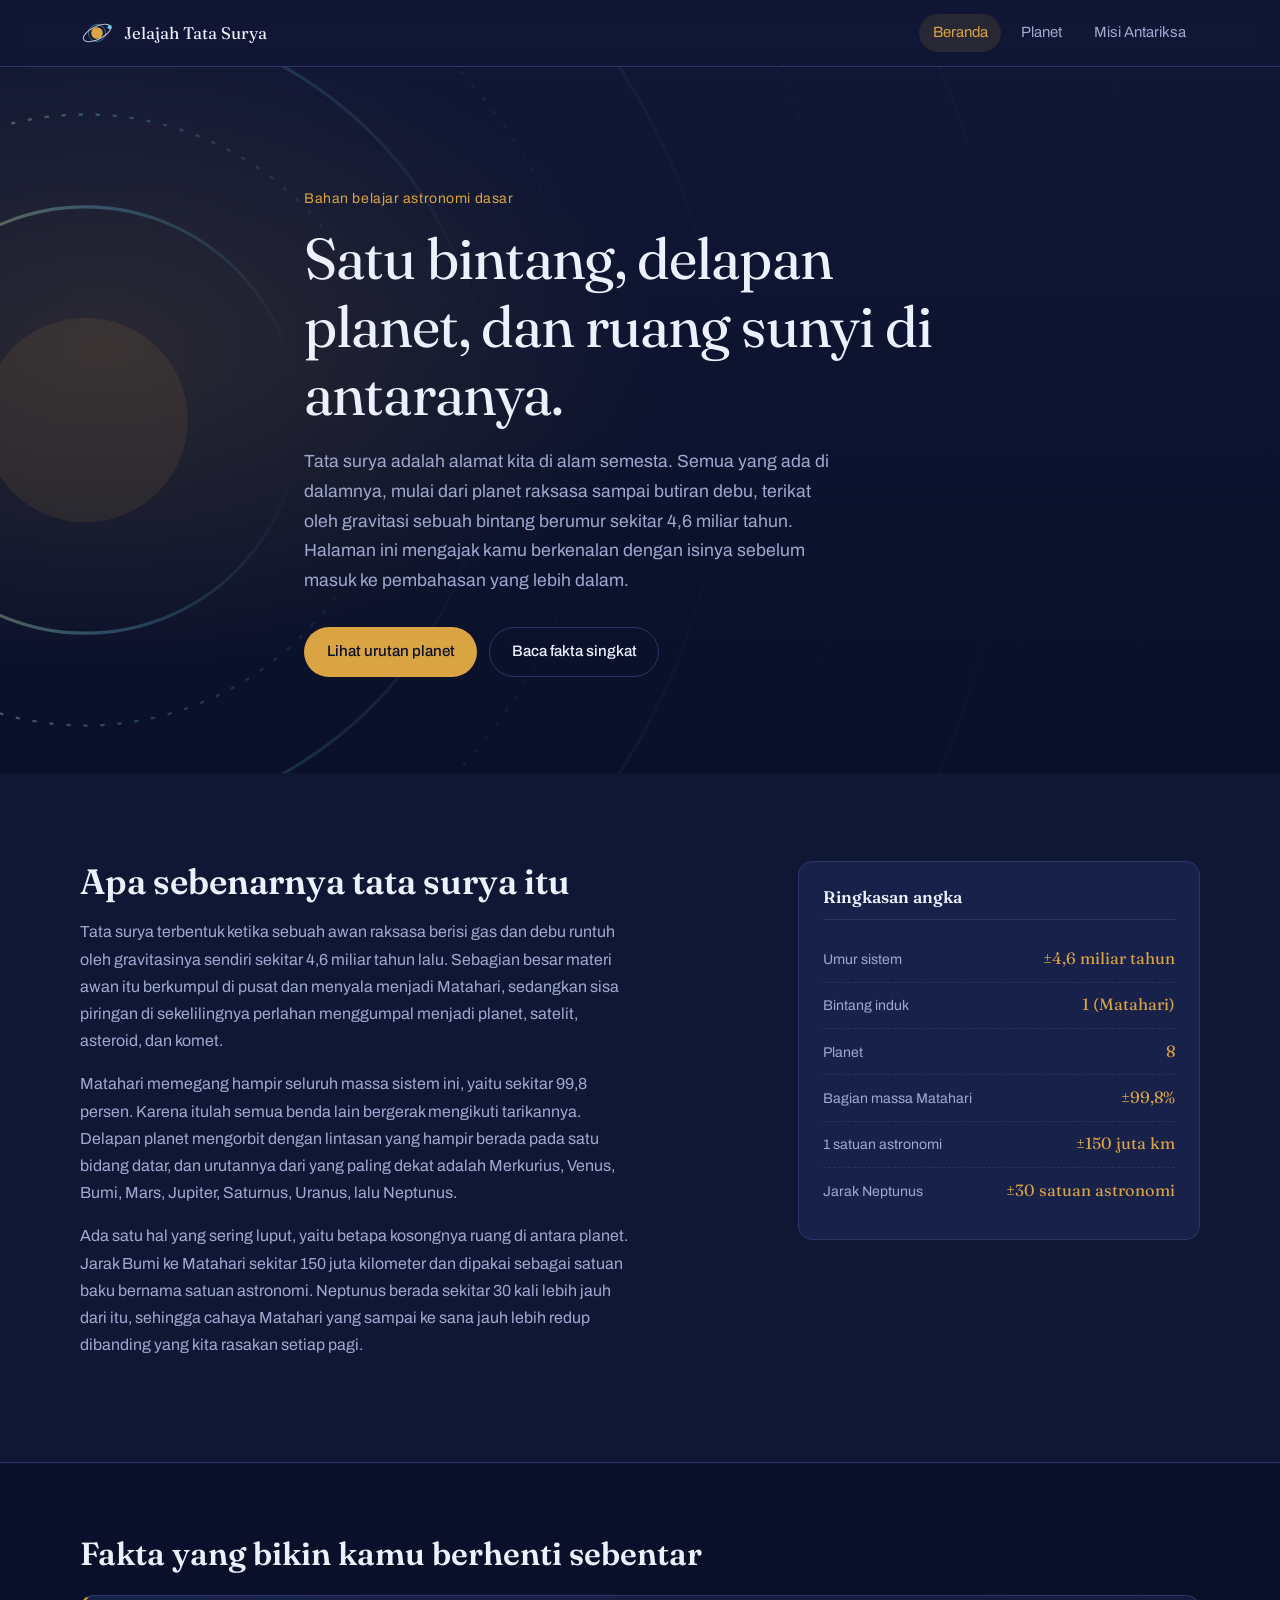
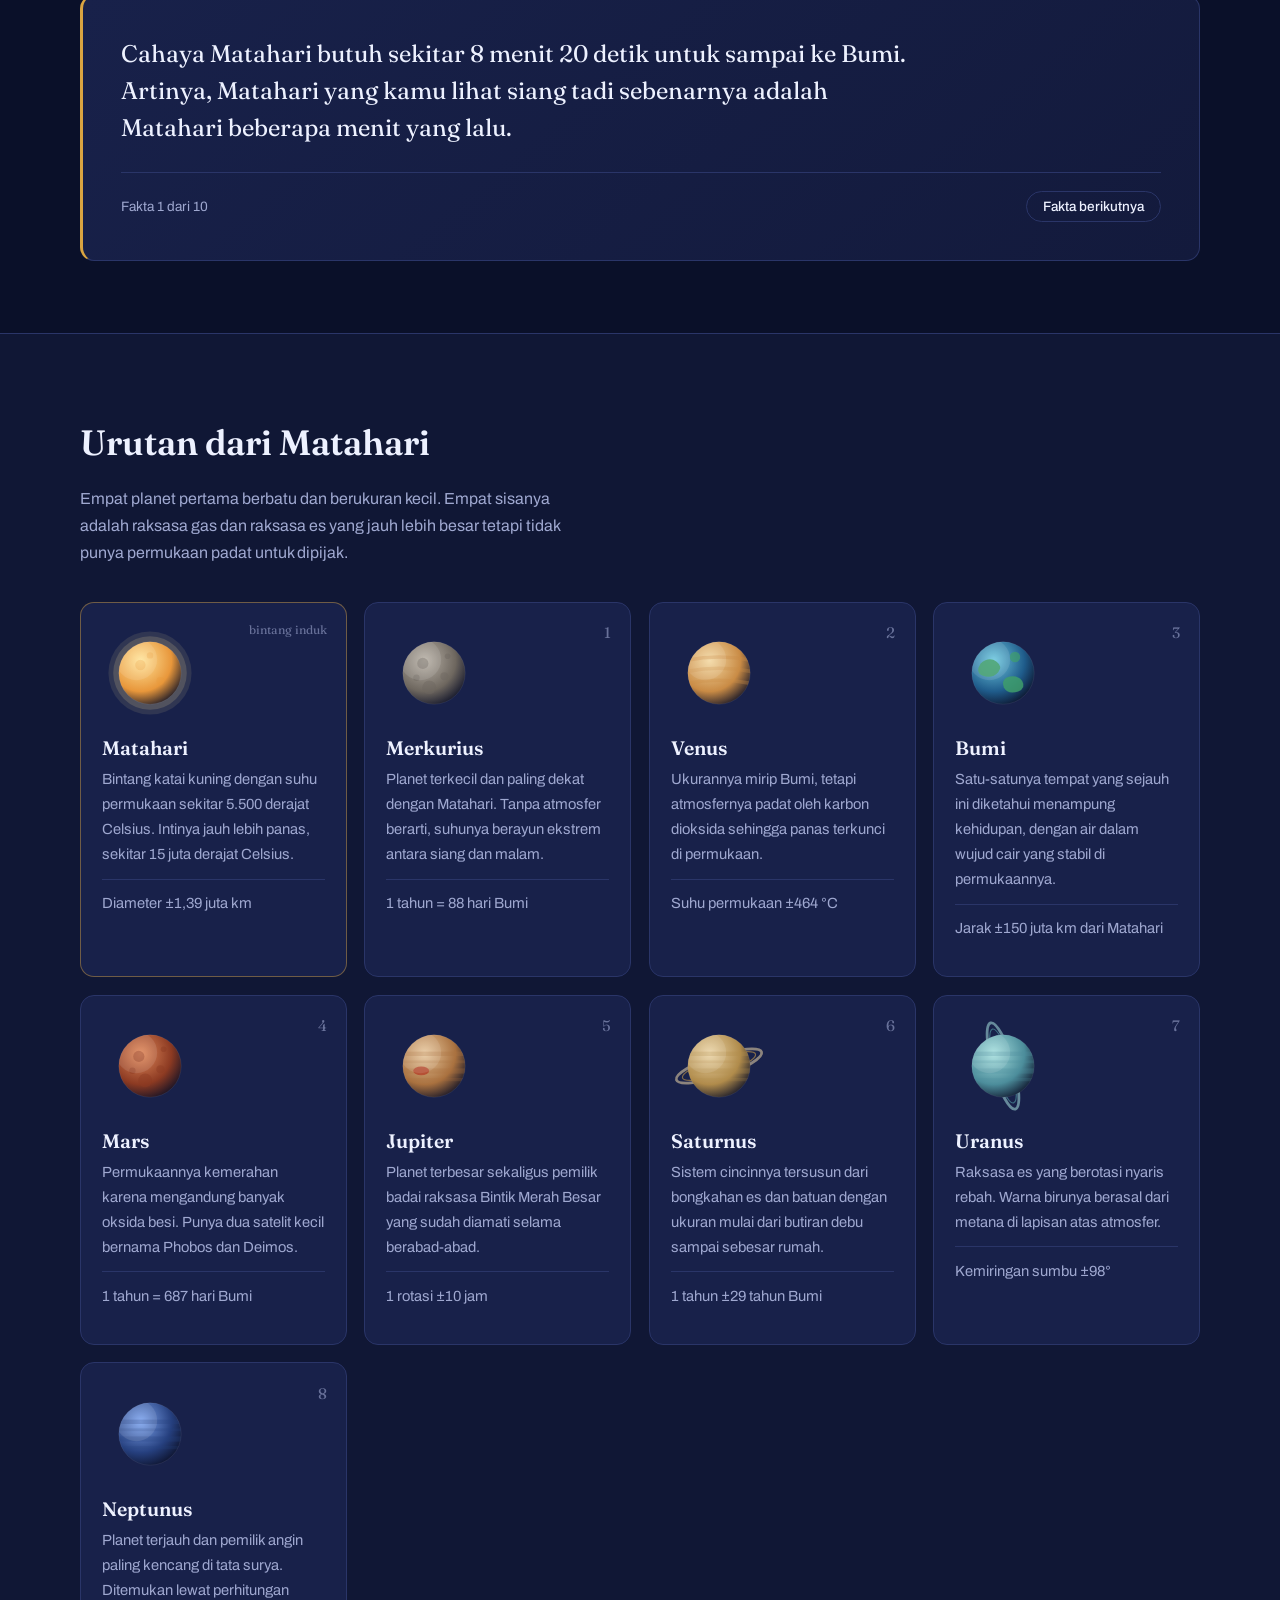
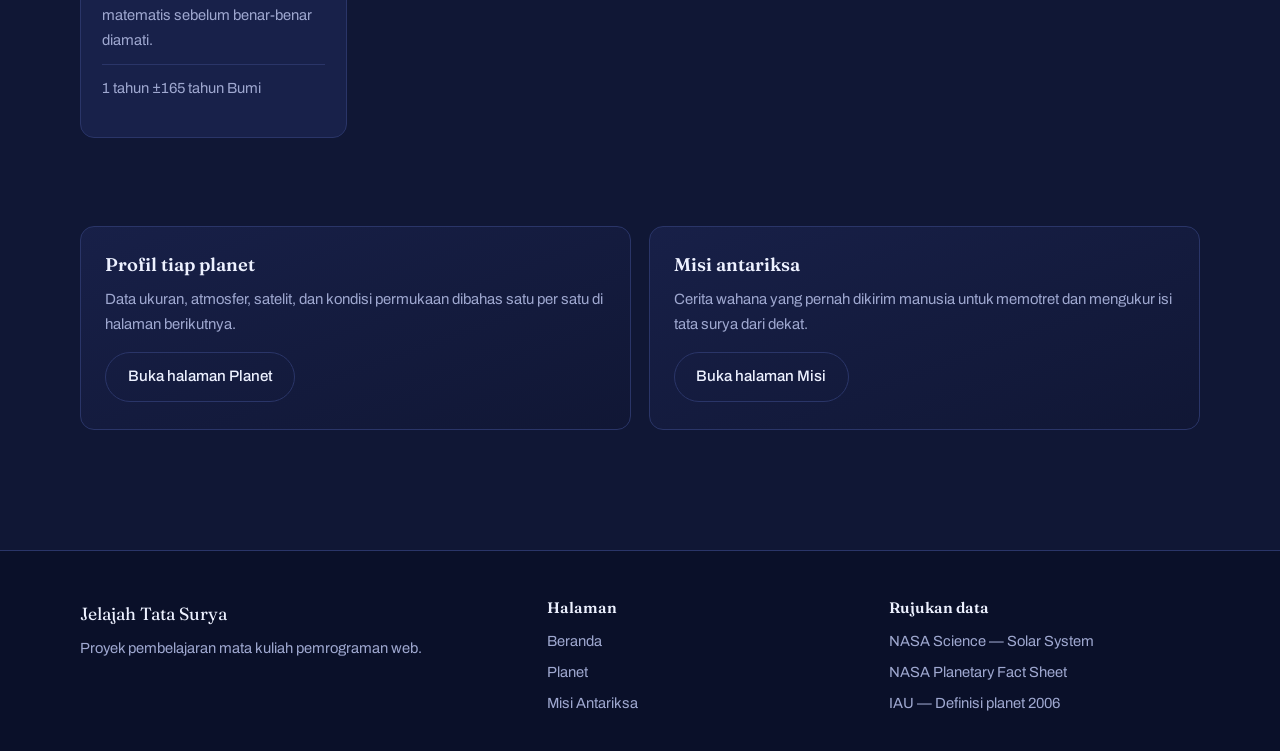
==== index.html @ 4c7ee558 "fixed" ====
<!DOCTYPE html>
<html lang="id">
<head>
  <meta charset="UTF-8">
  <meta name="viewport" content="width=device-width, initial-scale=1.0">
  <title>Jelajah Tata Surya — Beranda</title>
  <meta name="description" content="Pengantar tata surya untuk pelajar: satu bintang, delapan planet, dan fakta-fakta yang jarang diajarkan di kelas.">

  <link rel="icon" type="image/svg+xml" href="assets/logo.svg">
  <link rel="preconnect" href="https://fonts.googleapis.com">
  <link rel="preconnect" href="https://fonts.gstatic.com" crossorigin>
  <link href="https://fonts.googleapis.com/css2?family=Archivo:wght@400;500;600&family=Fraunces:opsz,wght@9..144,400;9..144,600&display=swap" rel="stylesheet">

  <link rel="stylesheet" href="css/style.css">
  <link rel="stylesheet" href="css/beranda.css">
</head>

<body>
  <a class="lewati-nav" href="#konten">Lompat ke konten</a>

  <header class="site-header">
    <div class="wrap site-header__isi">
      <a class="site-merek" href="index.html">
        <img src="assets/logo.svg" alt="" width="34" height="34">
        <span>Jelajah Tata Surya</span>
      </a>

      <button class="site-nav__tombol" type="button" aria-expanded="false" aria-controls="menu-utama">
        <span class="site-nav__garis" aria-hidden="true"></span>
        Menu
      </button>

      <nav id="menu-utama" class="site-nav" aria-label="Navigasi utama">
        <a href="index.html" class="site-nav__tautan is-aktif">Beranda</a>
        <a href="planet.html" class="site-nav__tautan">Planet</a>
        <a href="misi.html" class="site-nav__tautan">Misi Antariksa</a>
      </nav>
    </div>
  </header>

  <main id="konten">

    <section class="hero">
      <img class="hero__orbit" src="assets/orbit.svg" alt="" aria-hidden="true">
      <div class="wrap hero__isi">
        <p class="hero__pengantar">Bahan belajar astronomi dasar</p>
        <h1 class="hero__judul">Satu bintang, delapan planet, dan ruang sunyi di antaranya.</h1>
        <p class="hero__teks">
          Tata surya adalah alamat kita di alam semesta. Semua yang ada di dalamnya, mulai
          dari planet raksasa sampai butiran debu, terikat oleh gravitasi sebuah bintang
          berumur sekitar 4,6 miliar tahun. Halaman ini mengajak kamu berkenalan dengan
          isinya sebelum masuk ke pembahasan yang lebih dalam.
        </p>
        <div class="hero__aksi">
          <a class="btn btn--utama" href="#planet">Lihat urutan planet</a>
          <a class="btn btn--garis" href="#fakta">Baca fakta singkat</a>
        </div>
      </div>
    </section>

    <section class="pembuka" id="pembuka">
      <div class="wrap pembuka__kisi">
        <div class="pembuka__narasi">
          <h2>Apa sebenarnya tata surya itu</h2>
          <p>
            Tata surya terbentuk ketika sebuah awan raksasa berisi gas dan debu runtuh oleh
            gravitasinya sendiri sekitar 4,6 miliar tahun lalu. Sebagian besar materi awan itu
            berkumpul di pusat dan menyala menjadi Matahari, sedangkan sisa piringan di
            sekelilingnya perlahan menggumpal menjadi planet, satelit, asteroid, dan komet.
          </p>
          <p>
            Matahari memegang hampir seluruh massa sistem ini, yaitu sekitar 99,8 persen.
            Karena itulah semua benda lain bergerak mengikuti tarikannya. Delapan planet
            mengorbit dengan lintasan yang hampir berada pada satu bidang datar, dan urutannya
            dari yang paling dekat adalah Merkurius, Venus, Bumi, Mars, Jupiter, Saturnus,
            Uranus, lalu Neptunus.
          </p>
          <p>
            Ada satu hal yang sering luput, yaitu betapa kosongnya ruang di antara planet.
            Jarak Bumi ke Matahari sekitar 150 juta kilometer dan dipakai sebagai satuan baku
            bernama satuan astronomi. Neptunus berada sekitar 30 kali lebih jauh dari itu,
            sehingga cahaya Matahari yang sampai ke sana jauh lebih redup dibanding yang kita
            rasakan setiap pagi.
          </p>
        </div>

        <aside class="pembuka__data" aria-label="Data ringkas tata surya">
          <h3>Ringkasan angka</h3>
          <dl>
            <div><dt>Umur sistem</dt><dd>±4,6 miliar tahun</dd></div>
            <div><dt>Bintang induk</dt><dd>1 (Matahari)</dd></div>
            <div><dt>Planet</dt><dd>8</dd></div>
            <div><dt>Bagian massa Matahari</dt><dd>±99,8%</dd></div>
            <div><dt>1 satuan astronomi</dt><dd>±150 juta km</dd></div>
            <div><dt>Jarak Neptunus</dt><dd>±30 satuan astronomi</dd></div>
          </dl>
        </aside>
      </div>
    </section>

    <section class="fakta" id="fakta">
      <div class="wrap">
        <h2 class="fakta__judul">Fakta yang bikin kamu berhenti sebentar</h2>

        <div class="fakta__kartu">
          <p class="fakta__teks" id="fakta-teks" aria-live="polite">
            Cahaya Matahari butuh sekitar 8 menit 20 detik untuk sampai ke Bumi. Artinya,
            Matahari yang kamu lihat siang tadi sebenarnya adalah Matahari beberapa menit
            yang lalu.
          </p>
          <div class="fakta__kaki">
            <span class="fakta__nomor" id="fakta-nomor">Fakta 1 dari 10</span>
            <button class="btn btn--garis btn--kecil" type="button" id="fakta-tombol">
              Fakta berikutnya
            </button>
          </div>
        </div>

        <ul class="fakta__sumber" id="fakta-daftar" hidden>
          <li>Cahaya Matahari butuh sekitar 8 menit 20 detik untuk sampai ke Bumi. Artinya, Matahari yang kamu lihat siang tadi sebenarnya adalah Matahari beberapa menit yang lalu.</li>
          <li>Satu hari di Venus lebih panjang daripada satu tahunnya. Venus berputar pada porosnya selama sekitar 243 hari Bumi, sementara satu kali mengelilingi Matahari hanya butuh sekitar 225 hari Bumi.</li>
          <li>Gunung tertinggi di tata surya bukan Everest, melainkan Olympus Mons di Mars dengan ketinggian sekitar 22 kilometer, kira-kira dua setengah kali tinggi Everest.</li>
          <li>Saturnus punya kerapatan rata-rata sekitar 0,69 gram per sentimeter kubik, lebih kecil daripada air. Kalau ada kolam yang cukup besar, planet ini secara teori akan mengapung.</li>
          <li>Jejak kaki astronaut Apollo di Bulan diperkirakan bertahan jutaan tahun, karena Bulan tidak punya atmosfer yang cukup untuk menghasilkan angin dan hujan.</li>
          <li>Uranus berotasi dalam posisi hampir rebah dengan kemiringan sumbu sekitar 98 derajat, sehingga kutubnya menghadap Matahari bergantian selama puluhan tahun.</li>
          <li>Venus adalah planet terpanas di tata surya dengan suhu permukaan sekitar 464 derajat Celsius, meski Merkurius berada lebih dekat ke Matahari. Penyebabnya adalah atmosfer tebal berisi karbon dioksida yang memerangkap panas.</li>
          <li>Pluto sempat dihitung sebagai planet kesembilan sampai Persatuan Astronomi Internasional mendefinisikan ulang istilah planet pada 2006 dan memasukkannya ke kategori planet katai.</li>
          <li>Voyager 1 memasuki ruang antarbintang pada Agustus 2012 dan sampai sekarang menjadi benda buatan manusia yang paling jauh dari Bumi.</li>
          <li>Di ruang angkasa tidak ada bunyi yang bisa kita dengar secara langsung, karena gelombang suara butuh medium seperti udara atau air untuk merambat.</li>
        </ul>
      </div>
    </section>

    <section class="planet" id="planet">
      <div class="wrap">
        <h2 class="planet__judul">Urutan dari Matahari</h2>
        <p class="planet__intro">
          Empat planet pertama berbatu dan berukuran kecil. Empat sisanya adalah raksasa gas
          dan raksasa es yang jauh lebih besar tetapi tidak punya permukaan padat untuk
          dipijak.
        </p>

        <ol class="planet__daftar">
          <li class="kartu-planet kartu-planet--bintang">
            <img src="assets/planet/matahari.svg" alt="Ilustrasi Matahari" loading="lazy">
            <h3>Matahari</h3>
            <p>Bintang katai kuning dengan suhu permukaan sekitar 5.500 derajat Celsius. Intinya jauh lebih panas, sekitar 15 juta derajat Celsius.</p>
            <p class="kartu-planet__data">Diameter ±1,39 juta km</p>
          </li>
          <li class="kartu-planet">
            <img src="assets/planet/merkurius.svg" alt="Ilustrasi Merkurius" loading="lazy">
            <h3>Merkurius</h3>
            <p>Planet terkecil dan paling dekat dengan Matahari. Tanpa atmosfer berarti, suhunya berayun ekstrem antara siang dan malam.</p>
            <p class="kartu-planet__data">1 tahun = 88 hari Bumi</p>
          </li>
          <li class="kartu-planet">
            <img src="assets/planet/venus.svg" alt="Ilustrasi Venus" loading="lazy">
            <h3>Venus</h3>
            <p>Ukurannya mirip Bumi, tetapi atmosfernya padat oleh karbon dioksida sehingga panas terkunci di permukaan.</p>
            <p class="kartu-planet__data">Suhu permukaan ±464 °C</p>
          </li>
          <li class="kartu-planet">
            <img src="assets/planet/bumi.svg" alt="Ilustrasi Bumi" loading="lazy">
            <h3>Bumi</h3>
            <p>Satu-satunya tempat yang sejauh ini diketahui menampung kehidupan, dengan air dalam wujud cair yang stabil di permukaannya.</p>
            <p class="kartu-planet__data">Jarak ±150 juta km dari Matahari</p>
          </li>
          <li class="kartu-planet">
            <img src="assets/planet/mars.svg" alt="Ilustrasi Mars" loading="lazy">
            <h3>Mars</h3>
            <p>Permukaannya kemerahan karena mengandung banyak oksida besi. Punya dua satelit kecil bernama Phobos dan Deimos.</p>
            <p class="kartu-planet__data">1 tahun = 687 hari Bumi</p>
          </li>
          <li class="kartu-planet">
            <img src="assets/planet/jupiter.svg" alt="Ilustrasi Jupiter" loading="lazy">
            <h3>Jupiter</h3>
            <p>Planet terbesar sekaligus pemilik badai raksasa Bintik Merah Besar yang sudah diamati selama berabad-abad.</p>
            <p class="kartu-planet__data">1 rotasi ±10 jam</p>
          </li>
          <li class="kartu-planet">
            <img src="assets/planet/saturnus.svg" alt="Ilustrasi Saturnus" loading="lazy">
            <h3>Saturnus</h3>
            <p>Sistem cincinnya tersusun dari bongkahan es dan batuan dengan ukuran mulai dari butiran debu sampai sebesar rumah.</p>
            <p class="kartu-planet__data">1 tahun ±29 tahun Bumi</p>
          </li>
          <li class="kartu-planet">
            <img src="assets/planet/uranus.svg" alt="Ilustrasi Uranus" loading="lazy">
            <h3>Uranus</h3>
            <p>Raksasa es yang berotasi nyaris rebah. Warna birunya berasal dari metana di lapisan atas atmosfer.</p>
            <p class="kartu-planet__data">Kemiringan sumbu ±98°</p>
          </li>
          <li class="kartu-planet">
            <img src="assets/planet/neptunus.svg" alt="Ilustrasi Neptunus" loading="lazy">
            <h3>Neptunus</h3>
            <p>Planet terjauh dan pemilik angin paling kencang di tata surya. Ditemukan lewat perhitungan matematis sebelum benar-benar diamati.</p>
            <p class="kartu-planet__data">1 tahun ±165 tahun Bumi</p>
          </li>
        </ol>
      </div>
    </section>

    <section class="lanjut" id="lanjut">
      <div class="wrap lanjut__kisi">
        <div class="lanjut__kartu">
          <h3>Profil tiap planet</h3>
          <p>Data ukuran, atmosfer, satelit, dan kondisi permukaan dibahas satu per satu di halaman berikutnya.</p>
          <a class="btn btn--garis" href="planet.html">Buka halaman Planet</a>
        </div>
        <div class="lanjut__kartu">
          <h3>Misi antariksa</h3>
          <p>Cerita wahana yang pernah dikirim manusia untuk memotret dan mengukur isi tata surya dari dekat.</p>
          <a class="btn btn--garis" href="misi.html">Buka halaman Misi</a>
        </div>
      </div>
    </section>

  </main>

  <footer class="site-footer">
    <div class="wrap site-footer__kisi">
      <div>
        <p class="site-footer__merek">Jelajah Tata Surya</p>
        <p>Proyek pembelajaran mata kuliah pemrograman web.</p>
      </div>
      <div>
        <h4>Halaman</h4>
        <ul>
          <li><a href="index.html">Beranda</a></li>
          <li><a href="planet.html">Planet</a></li>
          <li><a href="misi.html">Misi Antariksa</a></li>
        </ul>
      </div>

      <div>
        <h4>Rujukan data</h4>
        <ul>
          <li><a href="https://science.nasa.gov/solar-system/" target="_blank" rel="noopener">NASA Science — Solar System</a></li>
          <li><a href="https://nssdc.gsfc.nasa.gov/planetary/factsheet/" target="_blank" rel="noopener">NASA Planetary Fact Sheet</a></li>
          <li><a href="https://www.iau.org/public/themes/pluto/" target="_blank" rel="noopener">IAU — Definisi planet 2006</a></li>
        </ul>
      </div>
    </div>

  <script src="js/main.js"></script>
</body>
</html>
---- css/style.css ----
/* =========================================================
   style.css — LAPISAN BERSAMA
   Dipakai oleh semua halaman (beranda, planet, misi).
   Jangan menulis gaya khusus satu halaman di file ini.
   Aturan penamaan: prefiks "site-" untuk elemen bersama.
   ========================================================= */

/* ---------- 1. Token ---------- */
:root {
  --tinta:      #101735;   /* latar utama                 */
  --tinta-tua:  #0A1029;   /* latar paling gelap          */
  --panel:      #18214A;   /* permukaan kartu             */
  --garis:      #2A3568;   /* garis pemisah               */
  --kabut:      #9FA8D0;   /* teks sekunder               */
  --kapur:      #EDF1FF;   /* teks utama                  */
  --kuningan:   #D9A441;   /* aksen hangat                */
  --biru-es:    #6FC9E0;   /* aksen dingin                */

  --serif: "Fraunces", Georgia, "Times New Roman", serif;
  --sans:  "Archivo", "Segoe UI", system-ui, sans-serif;

  --lebar: 1120px;
  --sela: clamp(1.25rem, 4vw, 2.5rem);
  --lengkung: 14px;
}

/* ---------- 2. Dasar ---------- */
*, *::before, *::after { box-sizing: border-box; }

html { scroll-behavior: smooth; }

body {
  margin: 0;
  background: var(--tinta);
  color: var(--kapur);
  font-family: var(--sans);
  font-size: 1rem;
  line-height: 1.7;
  -webkit-font-smoothing: antialiased;
}

h1, h2, h3, h4 {
  font-family: var(--serif);
  font-weight: 600;
  line-height: 1.18;
  margin: 0 0 0.6em;
}

p { margin: 0 0 1em; }

img { max-width: 100%; height: auto; display: block; }

a { color: var(--biru-es); text-decoration-thickness: 1px; text-underline-offset: 3px; }
a:hover { color: var(--kuningan); }

:focus-visible {
  outline: 2px solid var(--kuningan);
  outline-offset: 3px;
  border-radius: 4px;
}

.wrap {
  width: min(100% - 2.5rem, var(--lebar));
  margin-inline: auto;
}

.lewati-nav {
  position: absolute;
  left: -999px;
}
.lewati-nav:focus {
  left: 1rem;
  top: 1rem;
  z-index: 50;
  background: var(--kuningan);
  color: var(--tinta-tua);
  padding: 0.5rem 1rem;
  border-radius: 6px;
}

/* ---------- 3. Tombol ---------- */
.btn {
  display: inline-block;
  font-family: var(--sans);
  font-size: 0.95rem;
  font-weight: 500;
  padding: 0.7rem 1.35rem;
  border-radius: 999px;
  border: 1px solid transparent;
  cursor: pointer;
  text-decoration: none;
  transition: background-color .18s ease, color .18s ease, border-color .18s ease;
}

.btn--utama {
  background: var(--kuningan);
  color: var(--tinta-tua);
}
.btn--utama:hover { background: #EFBB5C; color: var(--tinta-tua); }

.btn--garis {
  background: transparent;
  color: var(--kapur);
  border-color: var(--garis);
}
.btn--garis:hover { border-color: var(--biru-es); color: var(--biru-es); }

.btn--kecil { padding: 0.45rem 1rem; font-size: 0.85rem; }

/* ---------- 4. Header dan navigasi ---------- */
.site-header {
  position: sticky;
  top: 0;
  z-index: 40;
  background: rgba(16, 23, 53, 0.88);
  backdrop-filter: blur(10px);
  border-bottom: 1px solid var(--garis);
}

.site-header__isi {
  display: flex;
  align-items: center;
  justify-content: space-between;
  gap: 1rem;
  min-height: 66px;
  flex-wrap: wrap;
}

.site-merek {
  display: inline-flex;
  align-items: center;
  gap: 0.6rem;
  font-family: var(--serif);
  font-size: 1.05rem;
  color: var(--kapur);
  text-decoration: none;
}

.site-nav { display: flex; gap: 0.35rem; }

.site-nav__tautan {
  color: var(--kabut);
  text-decoration: none;
  font-size: 0.93rem;
  padding: 0.4rem 0.85rem;
  border-radius: 999px;
}
.site-nav__tautan:hover { color: var(--kapur); background: rgba(111, 201, 224, 0.10); }

.site-nav__tautan.is-aktif {
  color: var(--kuningan);
  background: rgba(217, 164, 65, 0.12);
}

.site-nav__tombol {
  display: none;
  align-items: center;
  gap: 0.5rem;
  background: transparent;
  border: 1px solid var(--garis);
  color: var(--kapur);
  font-family: var(--sans);
  font-size: 0.9rem;
  padding: 0.45rem 0.9rem;
  border-radius: 999px;
  cursor: pointer;
}
.site-nav__garis,
.site-nav__garis::before,
.site-nav__garis::after {
  display: block;
  width: 16px;
  height: 1.5px;
  background: currentColor;
  content: "";
}
.site-nav__garis { position: relative; }
.site-nav__garis::before { position: absolute; top: -5px; }
.site-nav__garis::after  { position: absolute; top: 5px; }

/* ---------- 5. Footer ---------- */
.site-footer {
  border-top: 1px solid var(--garis);
  background: var(--tinta-tua);
  color: var(--kabut);
  padding: 3rem 0 1.75rem;
  margin-top: 4rem;
  font-size: 0.92rem;
}

.site-footer__kisi {
  display: grid;
  grid-template-columns: 1.4fr 1fr 1fr;
  gap: 2rem;
}

.site-footer__merek {
  font-family: var(--serif);
  font-size: 1.1rem;
  color: var(--kapur);
  margin-bottom: 0.4rem;
}

.site-footer h4 {
  font-size: 0.95rem;
  color: var(--kapur);
  margin-bottom: 0.7rem;
}

.site-footer ul { list-style: none; margin: 0; padding: 0; }
.site-footer li { margin-bottom: 0.4rem; }
.site-footer a { color: var(--kabut); text-decoration: none; }
.site-footer a:hover { color: var(--biru-es); text-decoration: underline; }

.site-footer__bawah {
  width: min(100% - 2.5rem, var(--lebar));
  margin: 2.25rem auto 0;
  padding-top: 1.25rem;
  border-top: 1px solid var(--garis);
  font-size: 0.85rem;
}

/* ---------- 6. Responsif bersama ---------- */
@media (max-width: 720px) {
  .site-nav__tombol { display: inline-flex; }

  .site-nav {
    display: none;
    width: 100%;
    flex-direction: column;
    padding-bottom: 0.75rem;
  }
  .site-nav.is-buka { display: flex; }

  .site-footer__kisi { grid-template-columns: 1fr; gap: 1.5rem; }
}

@media (prefers-reduced-motion: reduce) {
  html { scroll-behavior: auto; }
  *, *::before, *::after {
    animation-duration: 0.01ms !important;
    animation-iteration-count: 1 !important;
    transition-duration: 0.01ms !important;
  }
}
---- css/beranda.css ----
/* =========================================================
   beranda.css — HANYA UNTUK index.html
   Dimuat setelah style.css. Semua kelas di sini milik beranda,
   jadi halaman 2 dan 3 tidak akan bentrok selama pakai nama
   kelas sendiri (misal planet.css memakai prefiks "pl-").
   ========================================================= */

/* ---------- Hero ---------- */
.hero {
  position: relative;
  overflow: hidden;
  padding: clamp(4rem, 11vw, 7.5rem) 0 clamp(3.5rem, 9vw, 6rem);
  background:
    radial-gradient(900px 520px at 8% 40%, rgba(217, 164, 65, 0.14), transparent 62%),
    linear-gradient(180deg, var(--tinta) 0%, var(--tinta-tua) 100%);
}

.hero__orbit {
  position: absolute;
  inset: 0;
  width: 100%;
  height: 100%;
  object-fit: cover;
  object-position: left center;
  opacity: 0.75;
  pointer-events: none;
}

.hero__isi {
  position: relative;
  max-width: 42rem;
}

.hero__pengantar {
  font-size: 0.88rem;
  letter-spacing: 0.04em;
  color: var(--kuningan);
  margin-bottom: 0.9rem;
}

.hero__judul {
  font-size: clamp(2.1rem, 6vw, 3.6rem);
  font-weight: 400;
  letter-spacing: -0.015em;
  margin-bottom: 1.1rem;
}

.hero__teks {
  color: var(--kabut);
  font-size: clamp(1rem, 1.6vw, 1.1rem);
  max-width: 34rem;
}

.hero__aksi {
  display: flex;
  flex-wrap: wrap;
  gap: 0.75rem;
  margin-top: 1.9rem;
}

/* ---------- Pembukaan ---------- */
.pembuka { padding: clamp(3rem, 8vw, 5.5rem) 0; }

.pembuka__kisi {
  display: grid;
  grid-template-columns: minmax(0, 1.65fr) minmax(0, 1fr);
  gap: clamp(2rem, 5vw, 3.5rem);
  align-items: start;
}

.pembuka__narasi h2 {
  font-size: clamp(1.6rem, 3.4vw, 2.2rem);
  margin-bottom: 1rem;
}

.pembuka__narasi p {
  color: var(--kabut);
  max-width: 62ch;
}

.pembuka__data {
  background: var(--panel);
  border: 1px solid var(--garis);
  border-radius: var(--lengkung);
  padding: 1.6rem 1.5rem;
  position: sticky;
  top: 92px;
}

.pembuka__data h3 {
  font-size: 1.05rem;
  margin-bottom: 1rem;
  padding-bottom: 0.75rem;
  border-bottom: 1px solid var(--garis);
}

.pembuka__data dl { margin: 0; }

.pembuka__data dl > div {
  display: flex;
  justify-content: space-between;
  align-items: baseline;
  gap: 1rem;
  padding: 0.55rem 0;
  border-bottom: 1px dashed rgba(42, 53, 104, 0.85);
}
.pembuka__data dl > div:last-child { border-bottom: 0; }

.pembuka__data dt { color: var(--kabut); font-size: 0.88rem; }

.pembuka__data dd {
  margin: 0;
  font-family: var(--serif);
  font-size: 1.02rem;
  color: var(--kuningan);
  text-align: right;
}

/* ---------- Fakta ---------- */
.fakta {
  padding: clamp(2.5rem, 7vw, 4.5rem) 0;
  border-block: 1px solid var(--garis);
  background: var(--tinta-tua);
}

.fakta__judul {
  font-size: clamp(1.5rem, 3.2vw, 2rem);
  margin-bottom: 1.4rem;
}

.fakta__kartu {
  background: linear-gradient(140deg, var(--panel), #131A3C);
  border: 1px solid var(--garis);
  border-left: 3px solid var(--kuningan);
  border-radius: var(--lengkung);
  padding: clamp(1.5rem, 4vw, 2.4rem);
}

.fakta__teks {
  font-family: var(--serif);
  font-size: clamp(1.1rem, 2.4vw, 1.5rem);
  line-height: 1.55;
  max-width: 54ch;
  margin-bottom: 1.6rem;
}

.fakta__kaki {
  display: flex;
  align-items: center;
  justify-content: space-between;
  gap: 1rem;
  flex-wrap: wrap;
  padding-top: 1.1rem;
  border-top: 1px solid var(--garis);
}

.fakta__nomor {
  color: var(--kabut);
  font-size: 0.85rem;
}

/* daftar sumber fakta hanya dibaca JavaScript, tidak perlu tampil */
.fakta__sumber { display: none; }

/* ---------- Galeri planet ---------- */
.planet { padding: clamp(3rem, 8vw, 5.5rem) 0; }

.planet__judul { font-size: clamp(1.6rem, 3.4vw, 2.2rem); }

.planet__intro {
  color: var(--kabut);
  max-width: 56ch;
  margin-bottom: 2.2rem;
}

.planet__daftar {
  list-style: none;
  margin: 0;
  padding: 0;
  counter-reset: urutan;
  display: grid;
  grid-template-columns: repeat(auto-fill, minmax(238px, 1fr));
  gap: 1.1rem;
}

.kartu-planet {
  position: relative;
  background: var(--panel);
  border: 1px solid var(--garis);
  border-radius: var(--lengkung);
  padding: 1.4rem 1.3rem 1.5rem;
  counter-increment: urutan;
  transition: border-color .2s ease, transform .2s ease;
}
.kartu-planet:hover { border-color: rgba(111, 201, 224, 0.55); transform: translateY(-3px); }

.kartu-planet::before {
  content: counter(urutan, decimal);
  position: absolute;
  top: 1.1rem;
  right: 1.2rem;
  font-family: var(--serif);
  font-size: 0.95rem;
  color: var(--kabut);
  opacity: 0.6;
}

/* Matahari bukan planet, jadi penomorannya dimatikan */
.kartu-planet--bintang {
  counter-increment: none;
  border-color: rgba(217, 164, 65, 0.45);
}
.kartu-planet--bintang::before { content: "bintang induk"; font-size: 0.75rem; }

.kartu-planet img { width: 96px; margin-bottom: 1rem; }

.kartu-planet h3 { font-size: 1.22rem; margin-bottom: 0.45rem; }

.kartu-planet p {
  color: var(--kabut);
  font-size: 0.92rem;
  margin-bottom: 0.7rem;
}

.kartu-planet__data {
  margin: 0;
  padding-top: 0.7rem;
  border-top: 1px solid var(--garis);
  color: var(--biru-es);
  font-size: 0.85rem;
}

/* ---------- Jembatan halaman ---------- */
.lanjut { padding-bottom: clamp(2rem, 6vw, 3.5rem); }

.lanjut__kisi {
  display: grid;
  grid-template-columns: repeat(auto-fit, minmax(260px, 1fr));
  gap: 1.1rem;
}

.lanjut__kartu {
  border: 1px solid var(--garis);
  border-radius: var(--lengkung);
  padding: 1.7rem 1.5rem;
  background: linear-gradient(160deg, rgba(24, 33, 74, 0.9), rgba(16, 23, 53, 0.9));
}

.lanjut__kartu h3 { font-size: 1.15rem; }
.lanjut__kartu p { color: var(--kabut); font-size: 0.93rem; }

/* ---------- Responsif ---------- */
@media (max-width: 880px) {
  .pembuka__kisi { grid-template-columns: 1fr; }
  .pembuka__data { position: static; }
}

@media (max-width: 520px) {
  .hero__orbit { opacity: 0.45; }
  .kartu-planet img { width: 78px; }
}
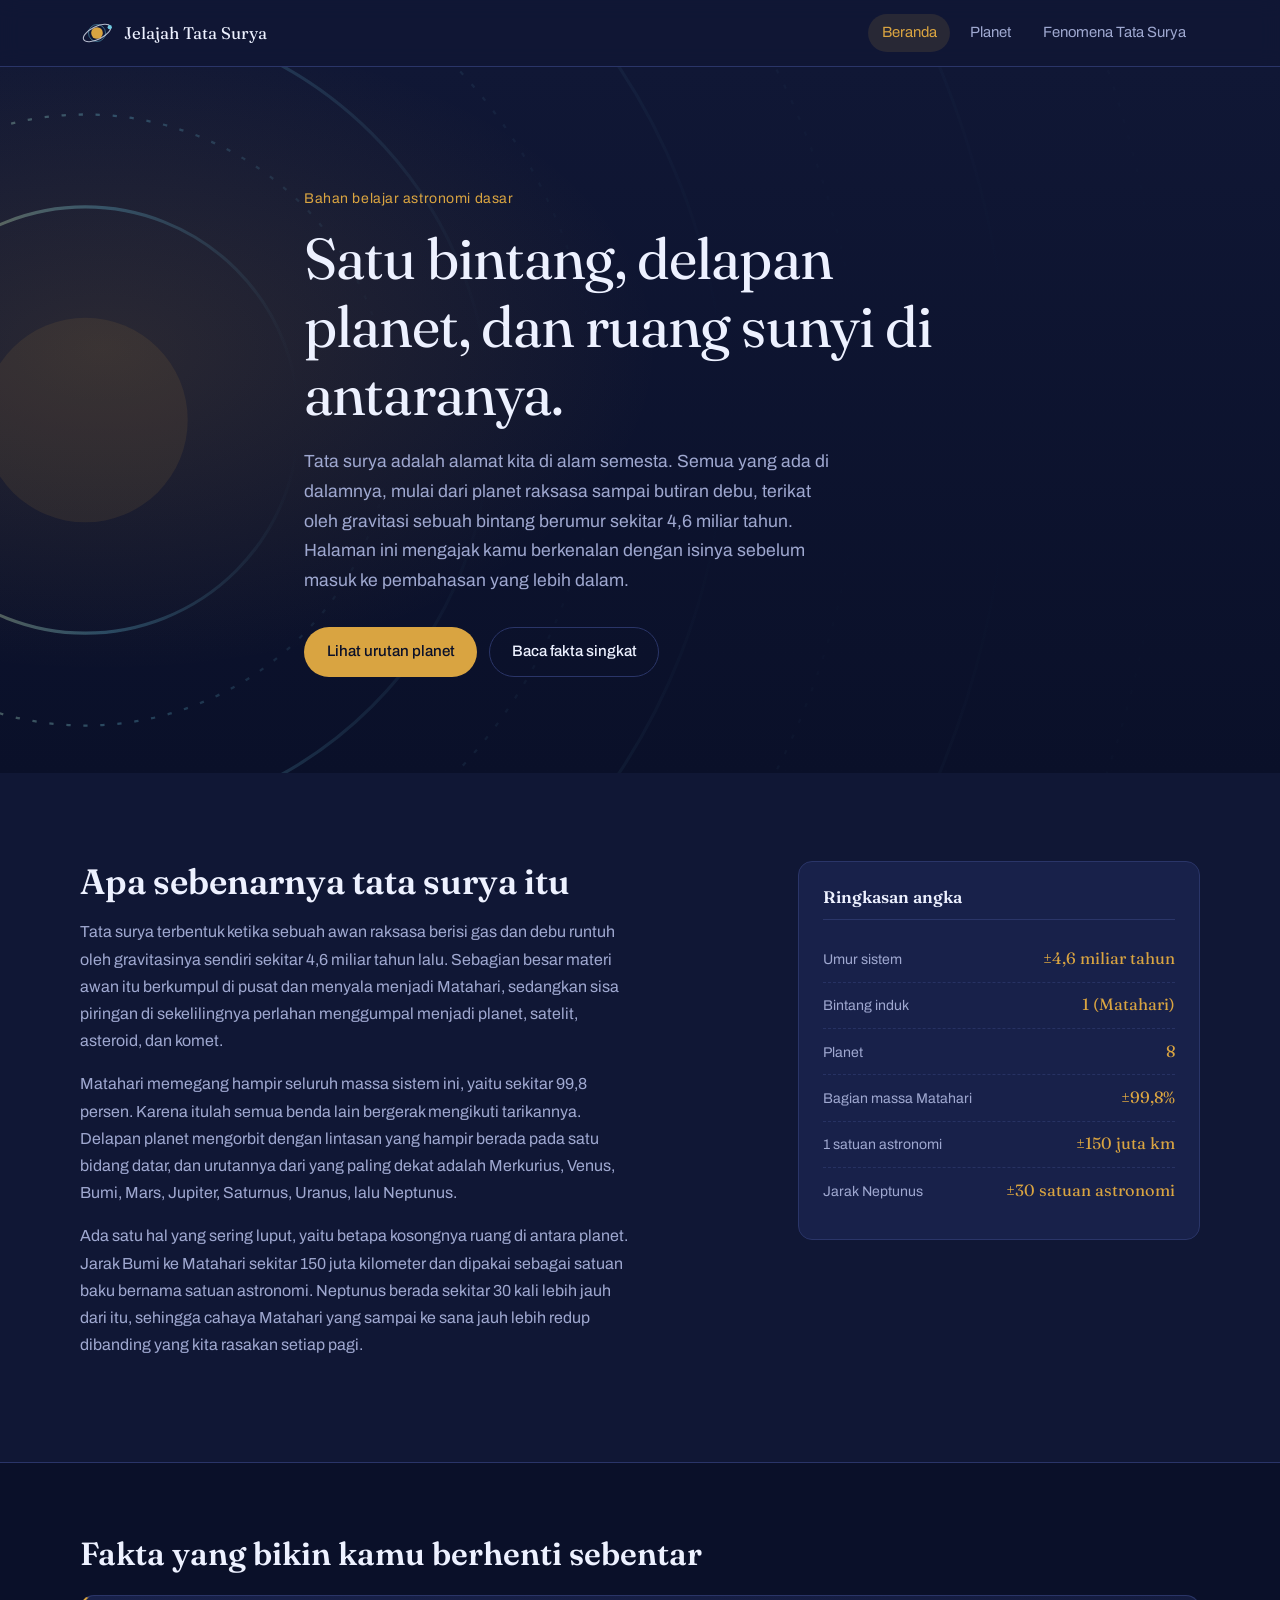
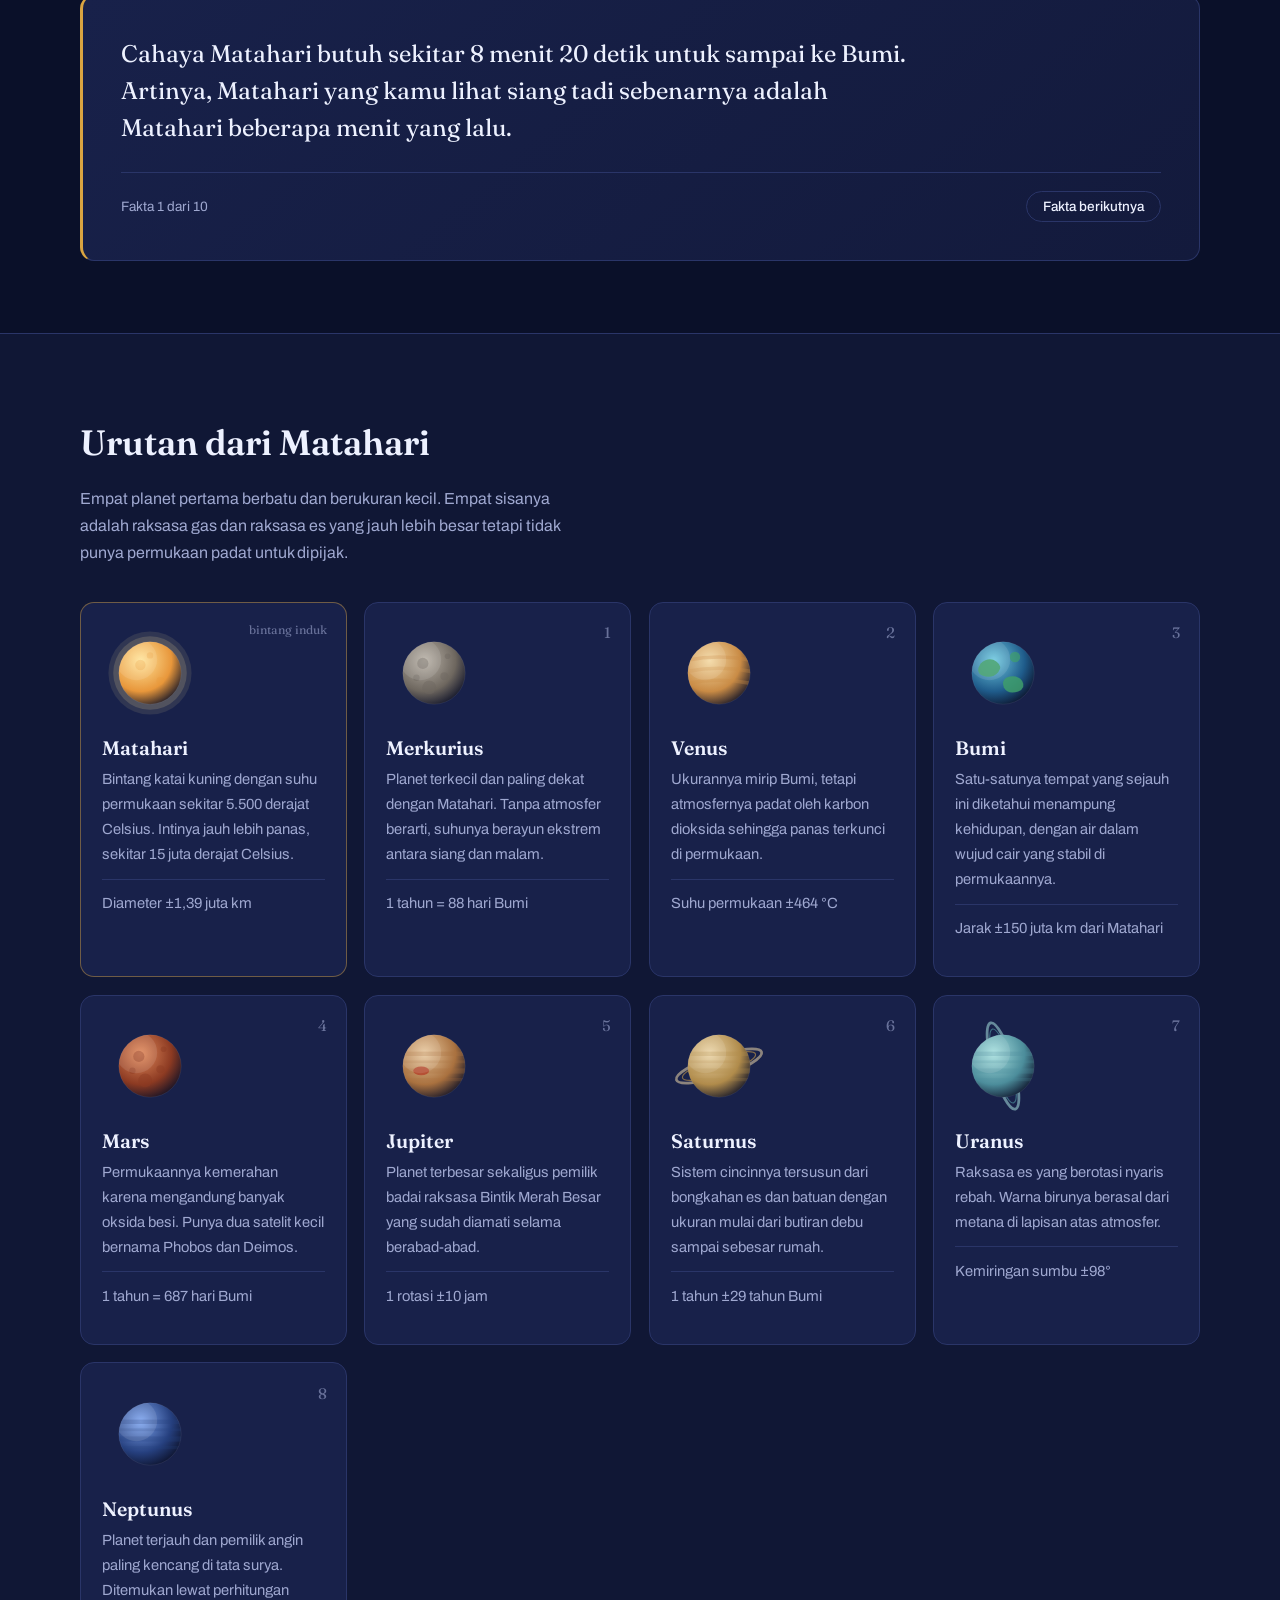
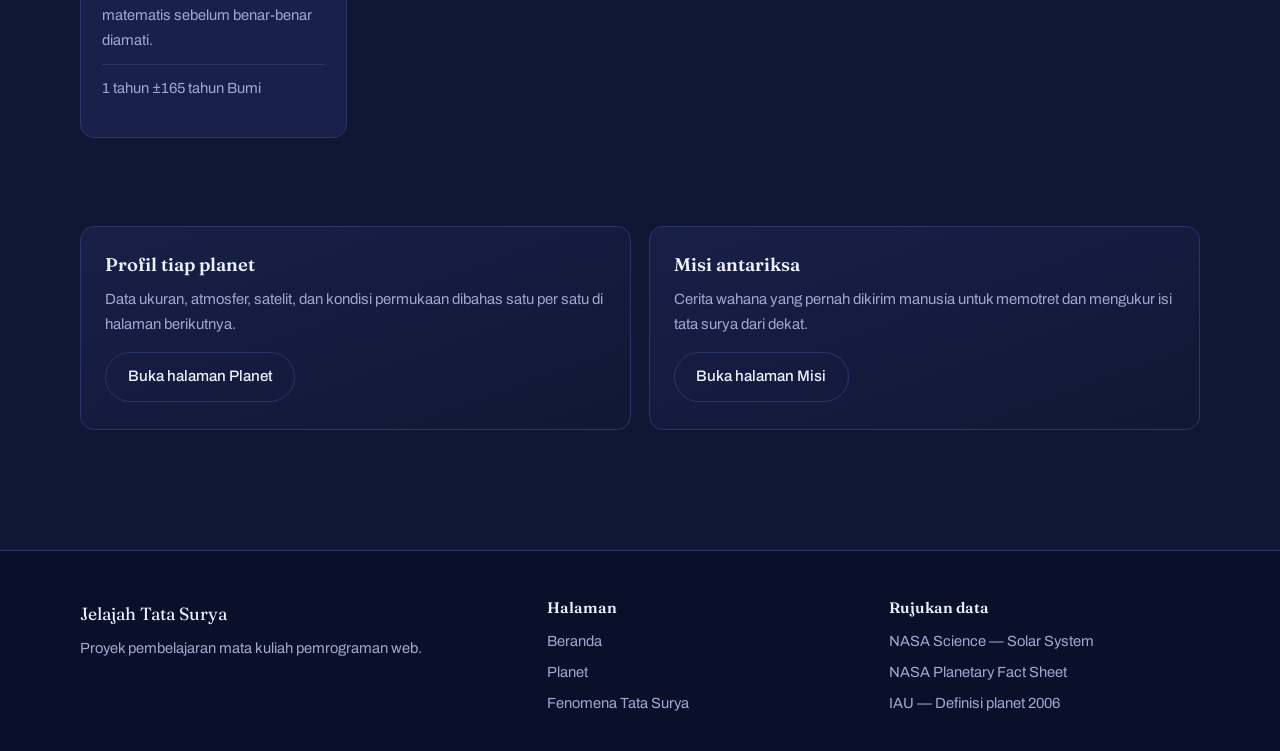
==== commit 9040044e: "Merge branch 'main' of https://github.com/aghinas/Project-Website-Jelajah-Tata-Surya" ====
--- a/index.html
+++ b/index.html
@@ -33,7 +33,7 @@
       <nav id="menu-utama" class="site-nav" aria-label="Navigasi utama">
         <a href="index.html" class="site-nav__tautan is-aktif">Beranda</a>
         <a href="planet.html" class="site-nav__tautan">Planet</a>
-        <a href="misi.html" class="site-nav__tautan">Misi Antariksa</a>
+        <a href="fenomena.html" class="site-nav__tautan">Fenomena Tata Surya</a>
       </nav>
     </div>
   </header>
@@ -209,7 +209,7 @@
         <div class="lanjut__kartu">
           <h3>Misi antariksa</h3>
           <p>Cerita wahana yang pernah dikirim manusia untuk memotret dan mengukur isi tata surya dari dekat.</p>
-          <a class="btn btn--garis" href="misi.html">Buka halaman Misi</a>
+          <a class="btn btn--garis" href="fenomena.html">Buka halaman Misi</a>
         </div>
       </div>
     </section>
@@ -227,7 +227,7 @@
         <ul>
           <li><a href="index.html">Beranda</a></li>
           <li><a href="planet.html">Planet</a></li>
-          <li><a href="misi.html">Misi Antariksa</a></li>
+          <li><a href="fenomena.html">Fenomena Tata Surya</a></li>
         </ul>
       </div>
 
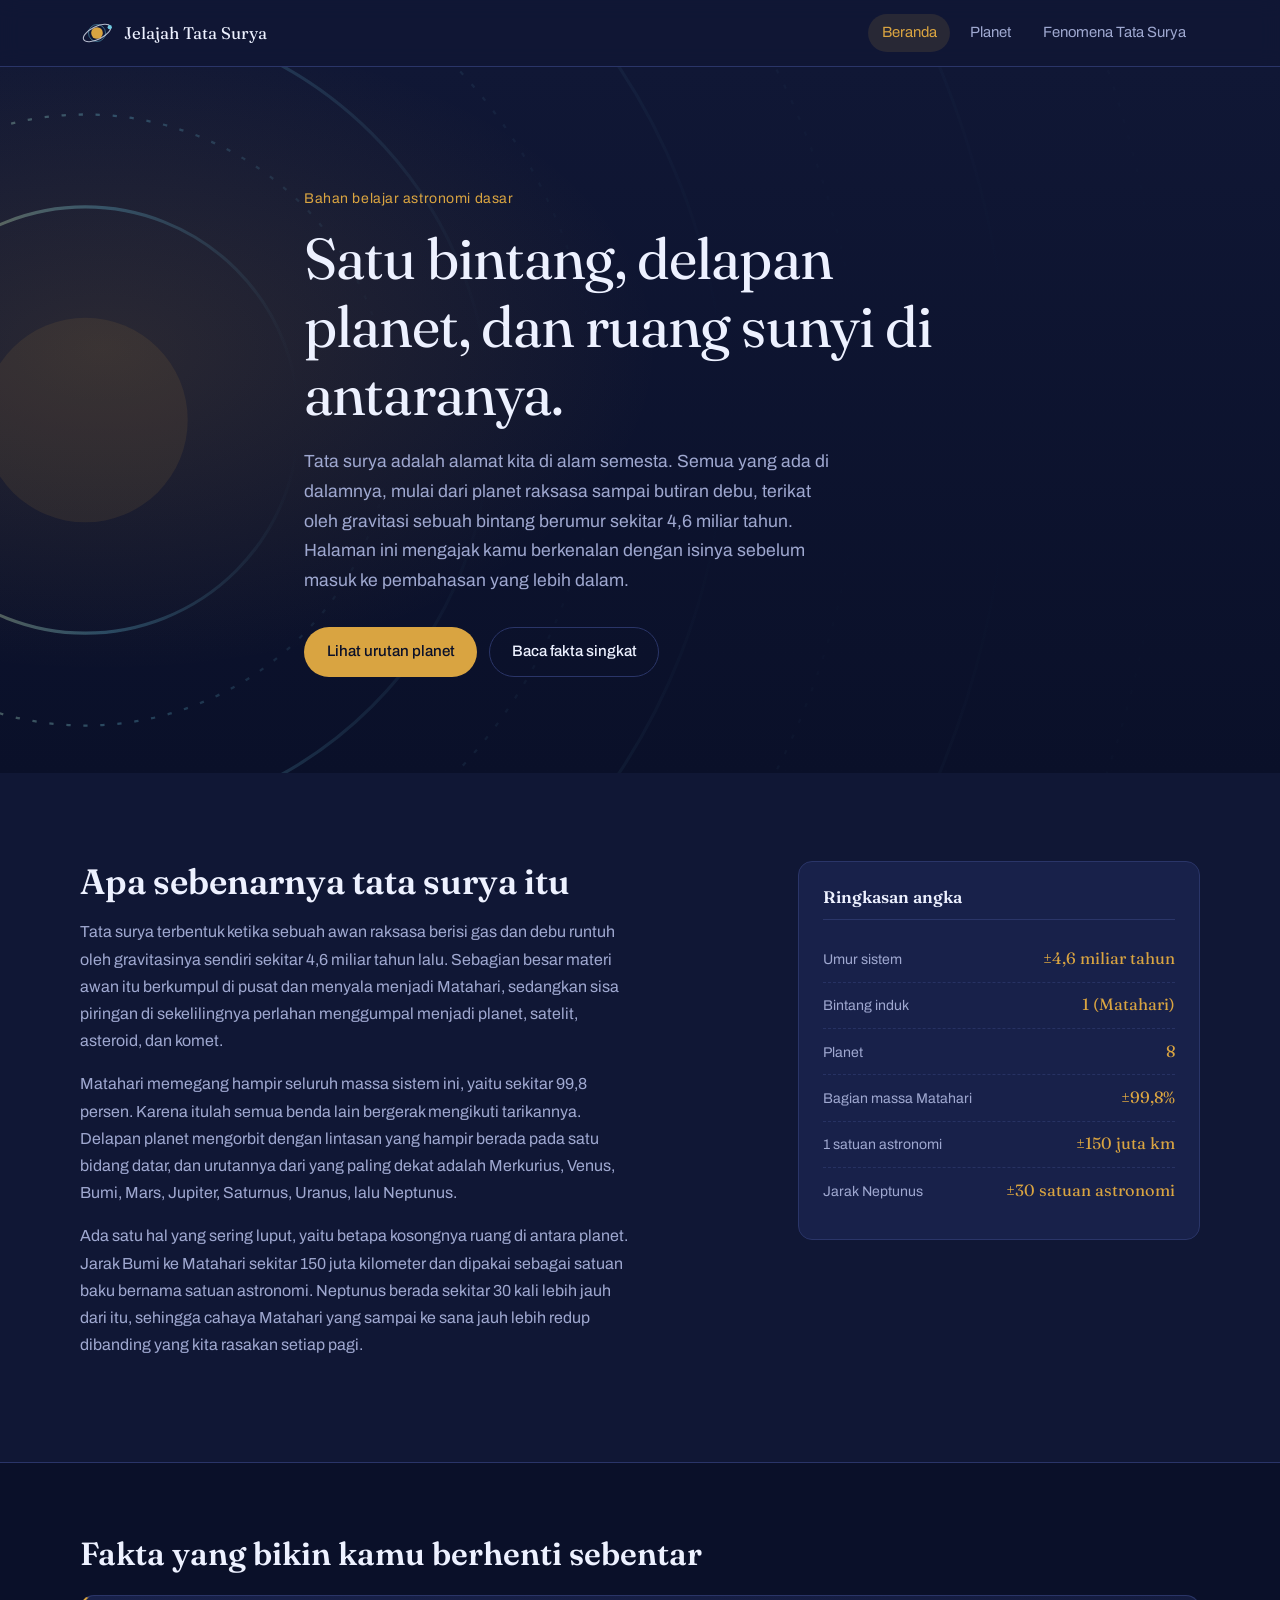
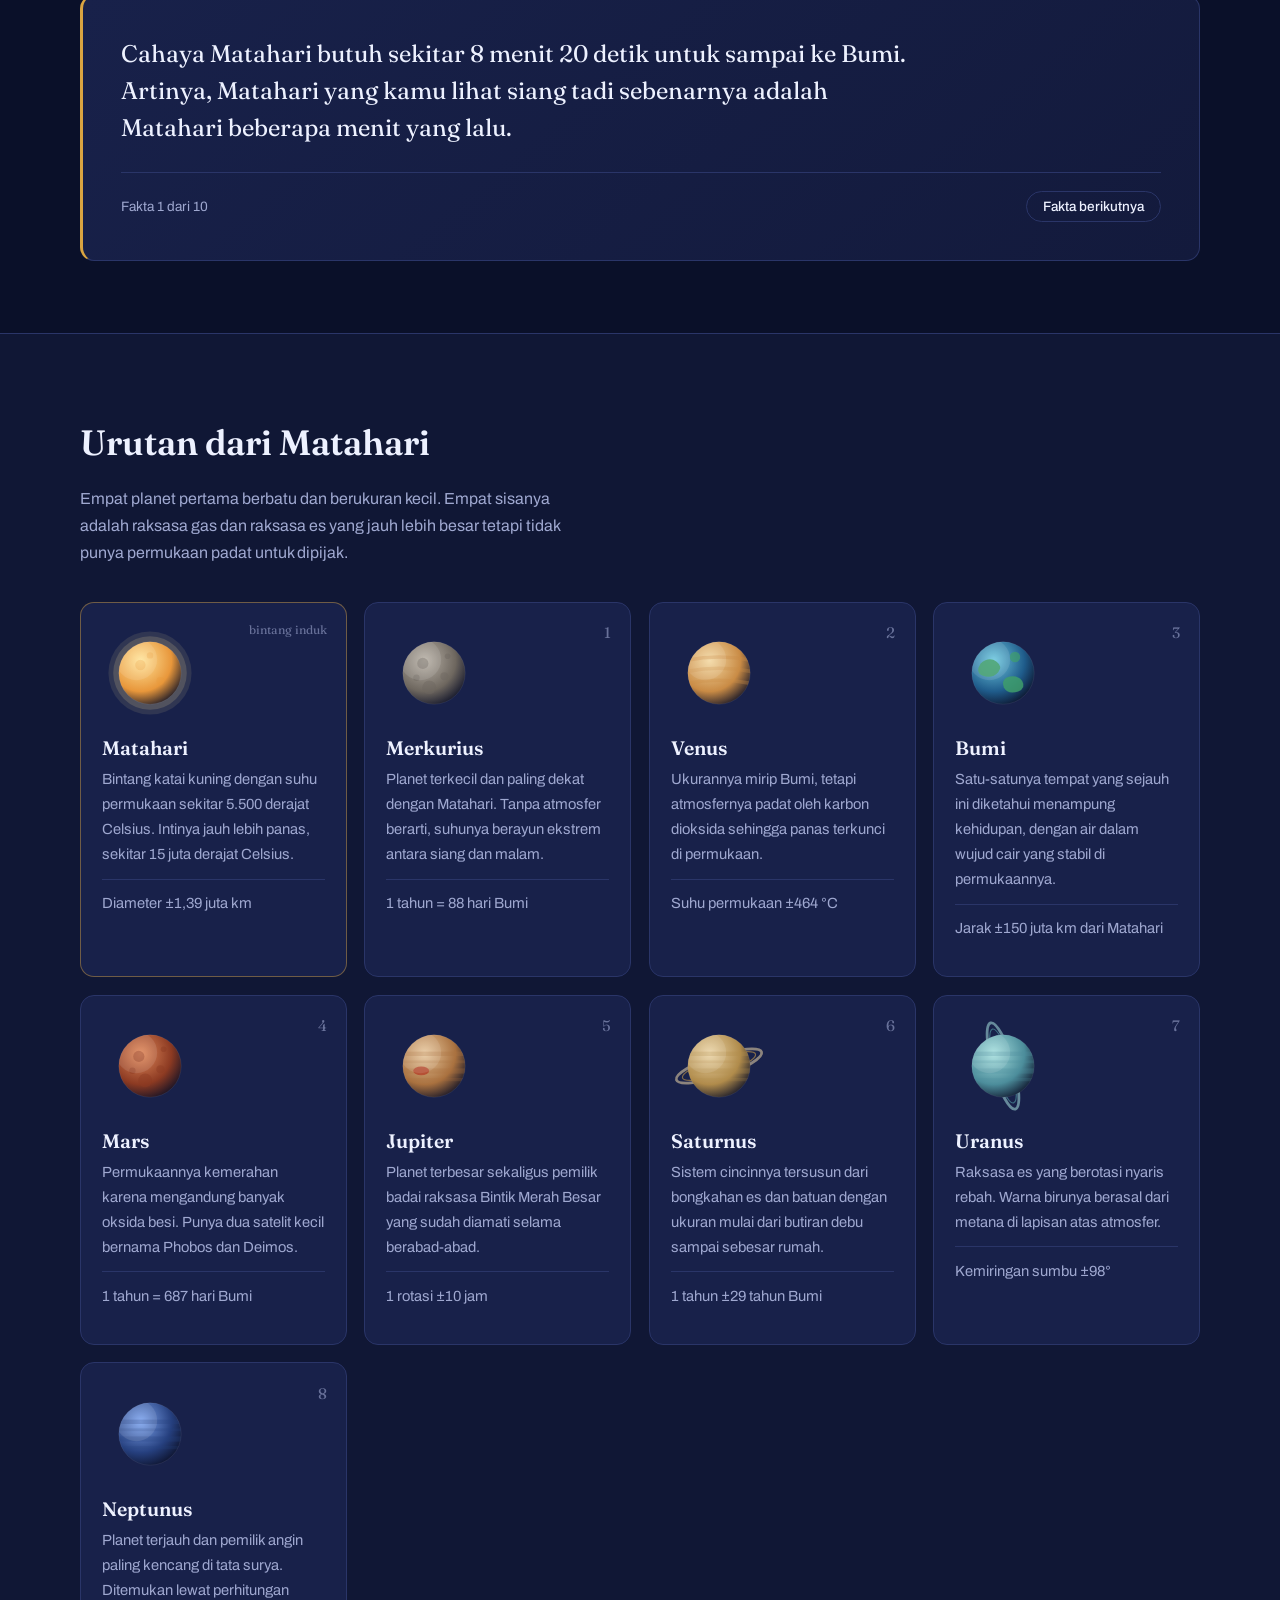
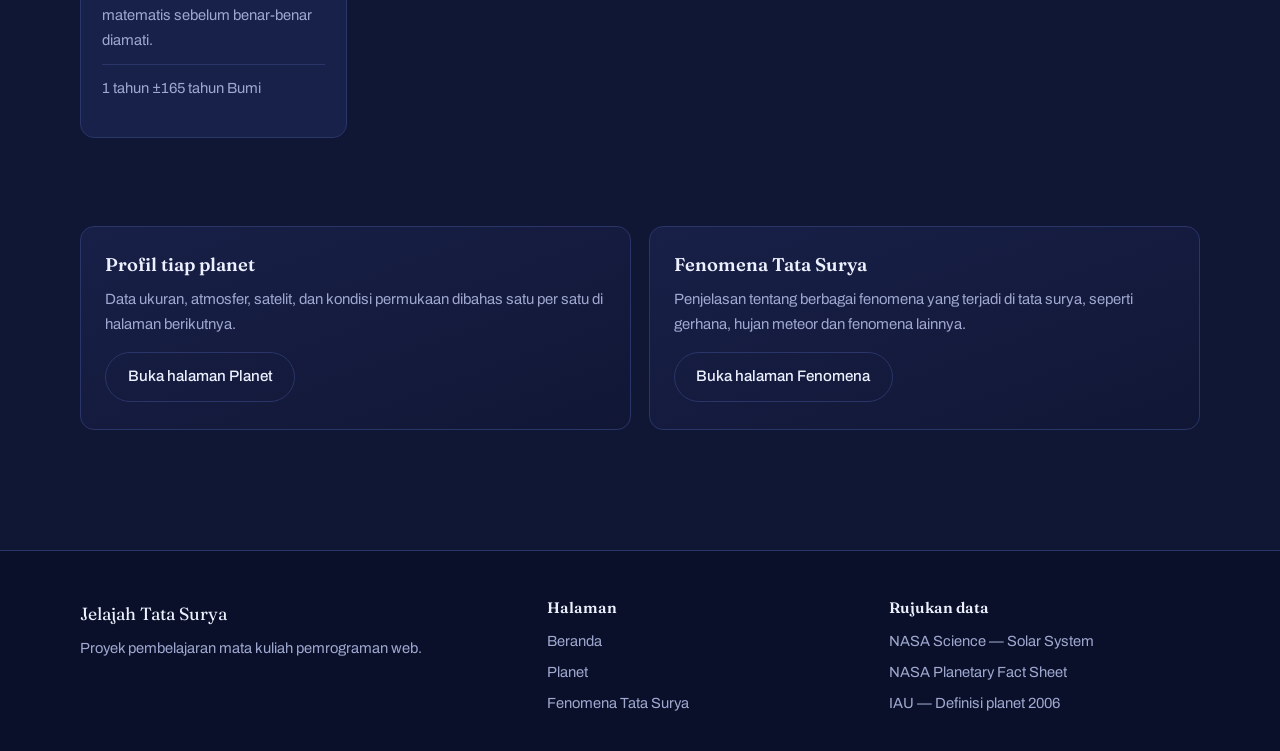
==== commit f45578cf: "FIXED CHANGES" ====
--- a/index.html
+++ b/index.html
@@ -207,9 +207,9 @@
           <a class="btn btn--garis" href="planet.html">Buka halaman Planet</a>
         </div>
         <div class="lanjut__kartu">
-          <h3>Misi antariksa</h3>
-          <p>Cerita wahana yang pernah dikirim manusia untuk memotret dan mengukur isi tata surya dari dekat.</p>
-          <a class="btn btn--garis" href="fenomena.html">Buka halaman Misi</a>
+          <h3>Fenomena Tata Surya</h3>
+          <p>Penjelasan tentang berbagai fenomena yang terjadi di tata surya, seperti gerhana, hujan meteor dan fenomena lainnya.</p>
+          <a class="btn btn--garis" href="fenomena.html">Buka halaman Fenomena</a>
         </div>
       </div>
     </section>
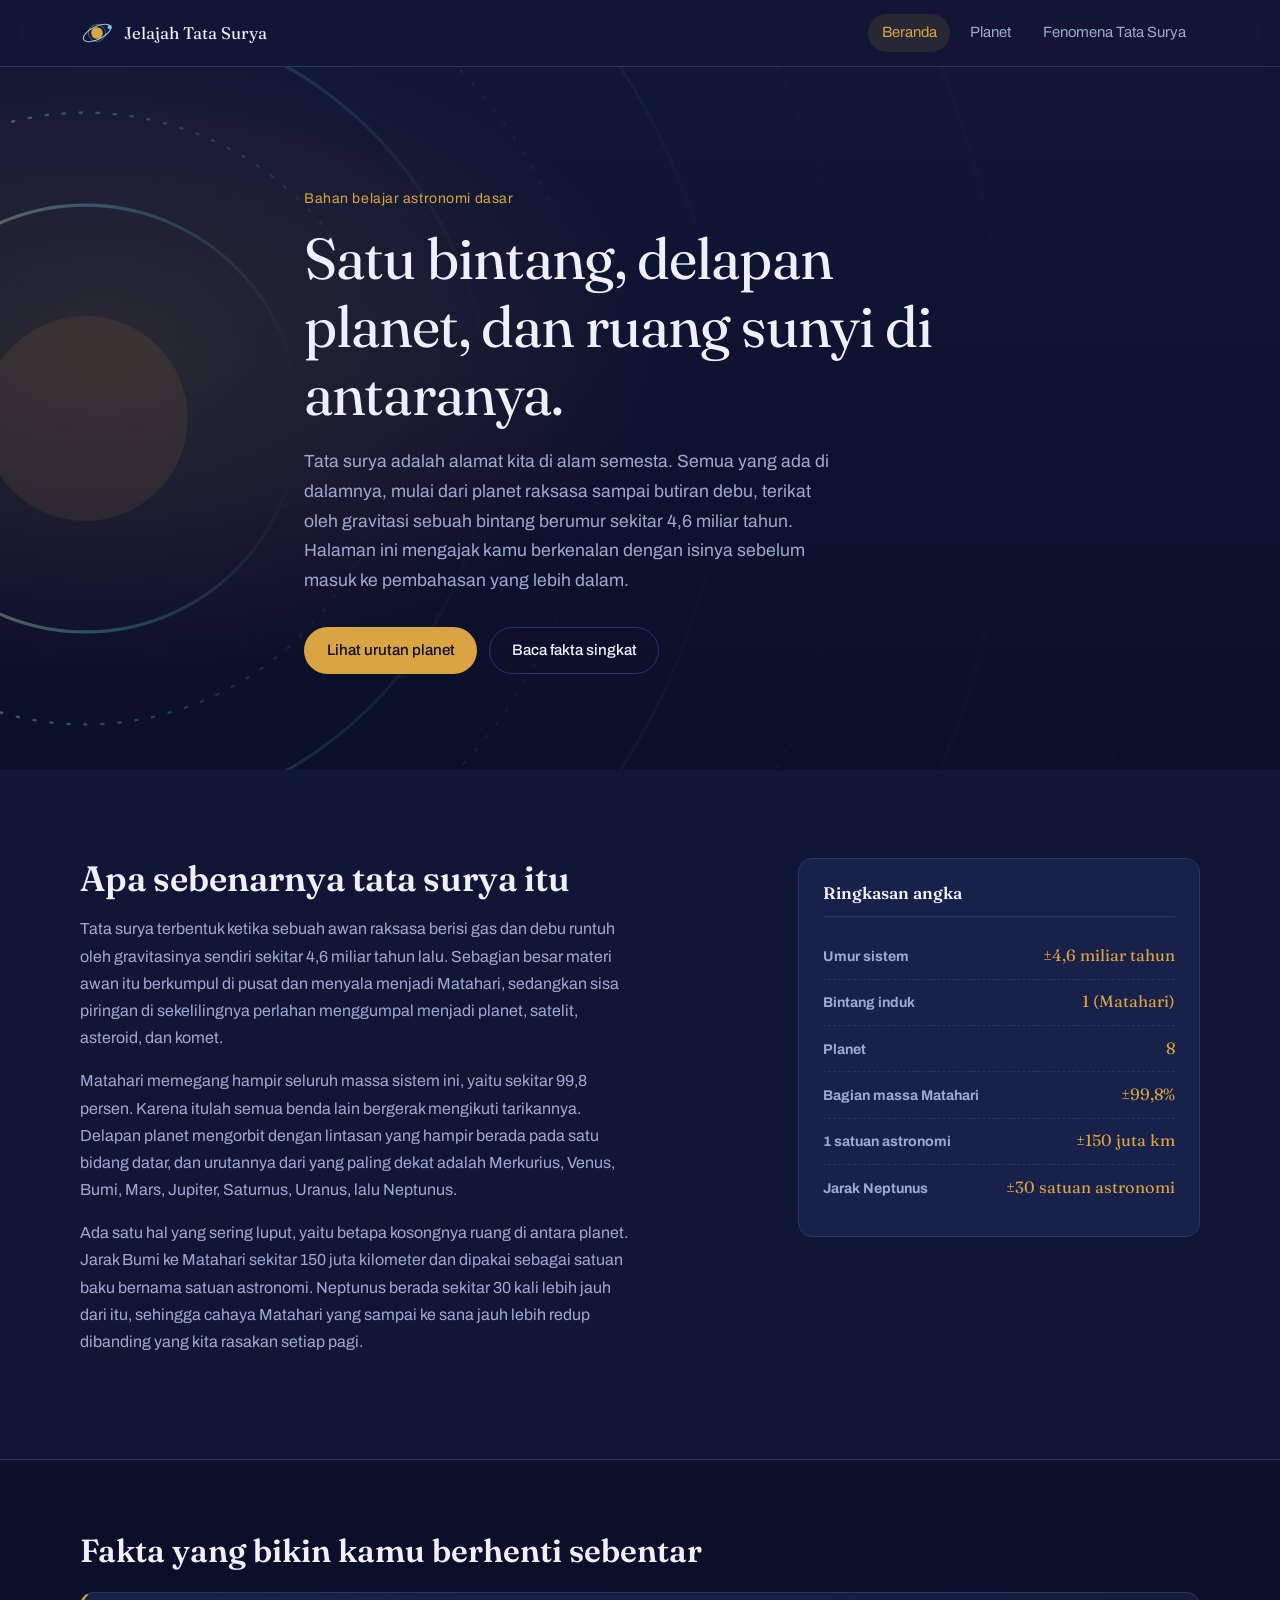
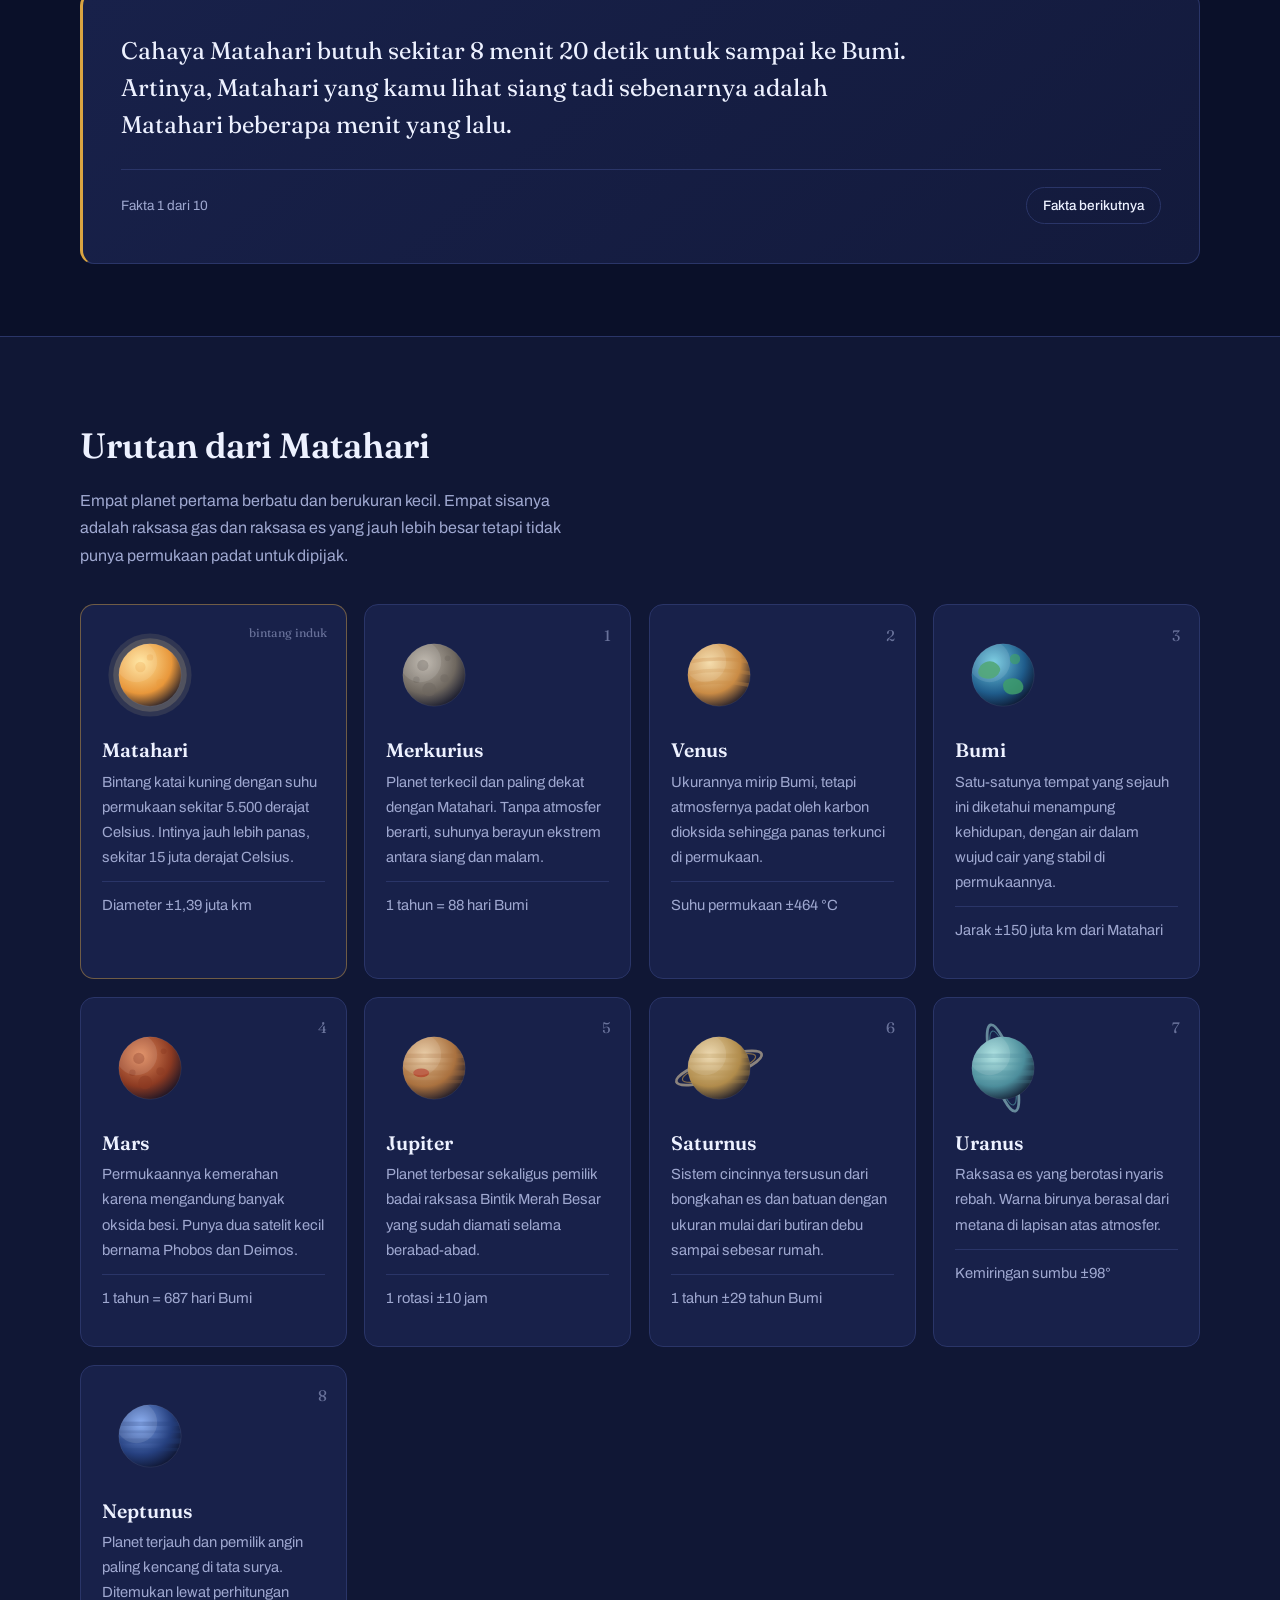
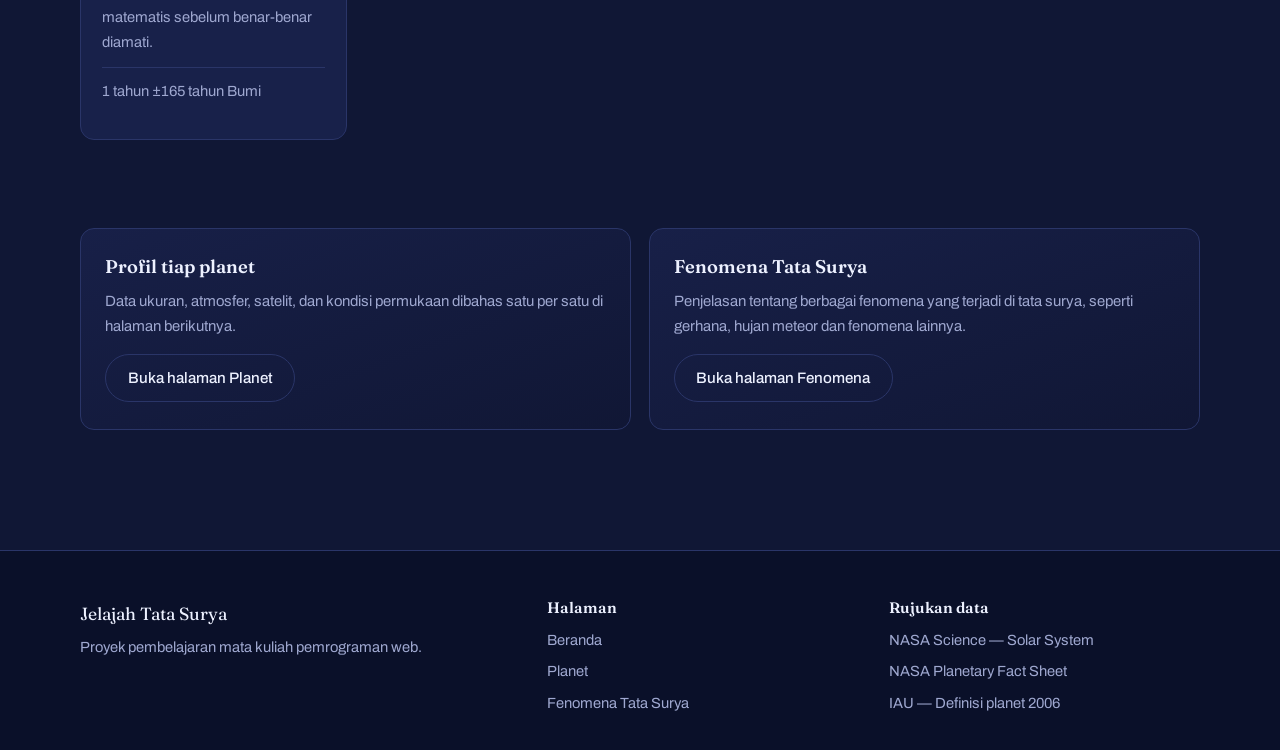
==== commit d0e592b6: "update" ====
--- a/index.html
+++ b/index.html
@@ -1,246 +1,440 @@
-<!DOCTYPE html>
+<!doctype html>
 <html lang="id">
-<head>
-  <meta charset="UTF-8">
-  <meta name="viewport" content="width=device-width, initial-scale=1.0">
-  <title>Jelajah Tata Surya — Beranda</title>
-  <meta name="description" content="Pengantar tata surya untuk pelajar: satu bintang, delapan planet, dan fakta-fakta yang jarang diajarkan di kelas.">
-
-  <link rel="icon" type="image/svg+xml" href="assets/logo.svg">
-  <link rel="preconnect" href="https://fonts.googleapis.com">
-  <link rel="preconnect" href="https://fonts.gstatic.com" crossorigin>
-  <link href="https://fonts.googleapis.com/css2?family=Archivo:wght@400;500;600&family=Fraunces:opsz,wght@9..144,400;9..144,600&display=swap" rel="stylesheet">
-
-  <link rel="stylesheet" href="css/style.css">
-  <link rel="stylesheet" href="css/beranda.css">
-</head>
-
-<body>
-  <a class="lewati-nav" href="#konten">Lompat ke konten</a>
-
-  <header class="site-header">
-    <div class="wrap site-header__isi">
-      <a class="site-merek" href="index.html">
-        <img src="assets/logo.svg" alt="" width="34" height="34">
-        <span>Jelajah Tata Surya</span>
-      </a>
-
-      <button class="site-nav__tombol" type="button" aria-expanded="false" aria-controls="menu-utama">
-        <span class="site-nav__garis" aria-hidden="true"></span>
-        Menu
-      </button>
-
-      <nav id="menu-utama" class="site-nav" aria-label="Navigasi utama">
-        <a href="index.html" class="site-nav__tautan is-aktif">Beranda</a>
-        <a href="planet.html" class="site-nav__tautan">Planet</a>
-        <a href="fenomena.html" class="site-nav__tautan">Fenomena Tata Surya</a>
-      </nav>
-    </div>
-  </header>
-
-  <main id="konten">
-
-    <section class="hero">
-      <img class="hero__orbit" src="assets/orbit.svg" alt="" aria-hidden="true">
-      <div class="wrap hero__isi">
-        <p class="hero__pengantar">Bahan belajar astronomi dasar</p>
-        <h1 class="hero__judul">Satu bintang, delapan planet, dan ruang sunyi di antaranya.</h1>
-        <p class="hero__teks">
-          Tata surya adalah alamat kita di alam semesta. Semua yang ada di dalamnya, mulai
-          dari planet raksasa sampai butiran debu, terikat oleh gravitasi sebuah bintang
-          berumur sekitar 4,6 miliar tahun. Halaman ini mengajak kamu berkenalan dengan
-          isinya sebelum masuk ke pembahasan yang lebih dalam.
-        </p>
-        <div class="hero__aksi">
-          <a class="btn btn--utama" href="#planet">Lihat urutan planet</a>
-          <a class="btn btn--garis" href="#fakta">Baca fakta singkat</a>
-        </div>
+  <head>
+    <meta charset="UTF-8" />
+    <meta name="viewport" content="width=device-width, initial-scale=1.0" />
+    <title>Jelajah Tata Surya — Beranda</title>
+    <meta
+      name="description"
+      content="Pengantar tata surya untuk pelajar: satu bintang, delapan planet, dan fakta-fakta yang jarang diajarkan di kelas."
+    />
+
+    <link rel="icon" type="image/svg+xml" href="assets/logo.svg" />
+    <link rel="preconnect" href="https://fonts.googleapis.com" />
+    <link rel="preconnect" href="https://fonts.gstatic.com" crossorigin />
+    <link
+      href="https://fonts.googleapis.com/css2?family=Archivo:wght@400;500;600&family=Fraunces:opsz,wght@9..144,400;9..144,600&display=swap"
+      rel="stylesheet"
+    />
+
+    <!-- Bootstrap dimuat sebelum CSS milik situs, supaya gaya yang sudah ada tetap menang -->
+    <link
+      rel="stylesheet"
+      href="https://cdn.jsdelivr.net/npm/bootstrap@5.3.3/dist/css/bootstrap.min.css"
+    />
+    <link rel="stylesheet" href="css/style.css" />
+    <link rel="stylesheet" href="css/beranda.css" />
+  </head>
+
+  <body>
+    <a class="lewati-nav" href="#konten">Lompat ke konten</a>
+
+    <header class="site-header">
+      <div class="wrap site-header__isi">
+        <a class="site-merek" href="index.html">
+          <img src="assets/logo.svg" alt="" width="34" height="34" />
+          <span>Jelajah Tata Surya</span>
+        </a>
+
+        <button
+          class="site-nav__tombol"
+          type="button"
+          aria-expanded="false"
+          aria-controls="menu-utama"
+        >
+          <span class="site-nav__garis" aria-hidden="true"></span>
+          Menu
+        </button>
+
+        <nav id="menu-utama" class="site-nav" aria-label="Navigasi utama">
+          <a href="index.html" class="site-nav__tautan is-aktif">Beranda</a>
+          <a href="planet.html" class="site-nav__tautan">Planet</a>
+          <a href="fenomena.html" class="site-nav__tautan"
+            >Fenomena Tata Surya</a
+          >
+        </nav>
       </div>
-    </section>
-
-    <section class="pembuka" id="pembuka">
-      <div class="wrap pembuka__kisi">
-        <div class="pembuka__narasi">
-          <h2>Apa sebenarnya tata surya itu</h2>
-          <p>
-            Tata surya terbentuk ketika sebuah awan raksasa berisi gas dan debu runtuh oleh
-            gravitasinya sendiri sekitar 4,6 miliar tahun lalu. Sebagian besar materi awan itu
-            berkumpul di pusat dan menyala menjadi Matahari, sedangkan sisa piringan di
-            sekelilingnya perlahan menggumpal menjadi planet, satelit, asteroid, dan komet.
+    </header>
+
+    <main id="konten">
+      <section class="hero">
+        <img
+          class="hero__orbit"
+          src="assets/orbit.svg"
+          alt=""
+          aria-hidden="true"
+        />
+        <div class="wrap hero__isi">
+          <p class="hero__pengantar">Bahan belajar astronomi dasar</p>
+          <h1 class="hero__judul">
+            Satu bintang, delapan planet, dan ruang sunyi di antaranya.
+          </h1>
+          <p class="hero__teks">
+            Tata surya adalah alamat kita di alam semesta. Semua yang ada di
+            dalamnya, mulai dari planet raksasa sampai butiran debu, terikat
+            oleh gravitasi sebuah bintang berumur sekitar 4,6 miliar tahun.
+            Halaman ini mengajak kamu berkenalan dengan isinya sebelum masuk ke
+            pembahasan yang lebih dalam.
           </p>
-          <p>
-            Matahari memegang hampir seluruh massa sistem ini, yaitu sekitar 99,8 persen.
-            Karena itulah semua benda lain bergerak mengikuti tarikannya. Delapan planet
-            mengorbit dengan lintasan yang hampir berada pada satu bidang datar, dan urutannya
-            dari yang paling dekat adalah Merkurius, Venus, Bumi, Mars, Jupiter, Saturnus,
-            Uranus, lalu Neptunus.
+          <div class="hero__aksi">
+            <a class="btn btn--utama" href="#planet">Lihat urutan planet</a>
+            <a class="btn btn--garis" href="#fakta">Baca fakta singkat</a>
+          </div>
+        </div>
+      </section>
+
+      <section class="pembuka" id="pembuka">
+        <div class="wrap pembuka__kisi">
+          <div class="pembuka__narasi">
+            <h2>Apa sebenarnya tata surya itu</h2>
+            <p>
+              Tata surya terbentuk ketika sebuah awan raksasa berisi gas dan
+              debu runtuh oleh gravitasinya sendiri sekitar 4,6 miliar tahun
+              lalu. Sebagian besar materi awan itu berkumpul di pusat dan
+              menyala menjadi Matahari, sedangkan sisa piringan di sekelilingnya
+              perlahan menggumpal menjadi planet, satelit, asteroid, dan komet.
+            </p>
+            <p>
+              Matahari memegang hampir seluruh massa sistem ini, yaitu sekitar
+              99,8 persen. Karena itulah semua benda lain bergerak mengikuti
+              tarikannya. Delapan planet mengorbit dengan lintasan yang hampir
+              berada pada satu bidang datar, dan urutannya dari yang paling
+              dekat adalah Merkurius, Venus, Bumi, Mars, Jupiter, Saturnus,
+              Uranus, lalu Neptunus.
+            </p>
+            <p>
+              Ada satu hal yang sering luput, yaitu betapa kosongnya ruang di
+              antara planet. Jarak Bumi ke Matahari sekitar 150 juta kilometer
+              dan dipakai sebagai satuan baku bernama satuan astronomi. Neptunus
+              berada sekitar 30 kali lebih jauh dari itu, sehingga cahaya
+              Matahari yang sampai ke sana jauh lebih redup dibanding yang kita
+              rasakan setiap pagi.
+            </p>
+          </div>
+
+          <aside class="pembuka__data" aria-label="Data ringkas tata surya">
+            <h3>Ringkasan angka</h3>
+            <dl>
+              <div>
+                <dt>Umur sistem</dt>
+                <dd>±4,6 miliar tahun</dd>
+              </div>
+              <div>
+                <dt>Bintang induk</dt>
+                <dd>1 (Matahari)</dd>
+              </div>
+              <div>
+                <dt>Planet</dt>
+                <dd>8</dd>
+              </div>
+              <div>
+                <dt>Bagian massa Matahari</dt>
+                <dd>±99,8%</dd>
+              </div>
+              <div>
+                <dt>1 satuan astronomi</dt>
+                <dd>±150 juta km</dd>
+              </div>
+              <div>
+                <dt>Jarak Neptunus</dt>
+                <dd>±30 satuan astronomi</dd>
+              </div>
+            </dl>
+          </aside>
+        </div>
+      </section>
+
+      <section class="fakta" id="fakta">
+        <div class="wrap">
+          <h2 class="fakta__judul">Fakta yang bikin kamu berhenti sebentar</h2>
+
+          <div class="fakta__kartu">
+            <p class="fakta__teks" id="fakta-teks" aria-live="polite">
+              Cahaya Matahari butuh sekitar 8 menit 20 detik untuk sampai ke
+              Bumi. Artinya, Matahari yang kamu lihat siang tadi sebenarnya
+              adalah Matahari beberapa menit yang lalu.
+            </p>
+            <div class="fakta__kaki">
+              <span class="fakta__nomor" id="fakta-nomor">Fakta 1 dari 10</span>
+              <button
+                class="btn btn--garis btn--kecil"
+                type="button"
+                id="fakta-tombol"
+              >
+                Fakta berikutnya
+              </button>
+            </div>
+          </div>
+
+          <ul class="fakta__sumber" id="fakta-daftar" hidden>
+            <li>
+              Cahaya Matahari butuh sekitar 8 menit 20 detik untuk sampai ke
+              Bumi. Artinya, Matahari yang kamu lihat siang tadi sebenarnya
+              adalah Matahari beberapa menit yang lalu.
+            </li>
+            <li>
+              Satu hari di Venus lebih panjang daripada satu tahunnya. Venus
+              berputar pada porosnya selama sekitar 243 hari Bumi, sementara
+              satu kali mengelilingi Matahari hanya butuh sekitar 225 hari Bumi.
+            </li>
+            <li>
+              Gunung tertinggi di tata surya bukan Everest, melainkan Olympus
+              Mons di Mars dengan ketinggian sekitar 22 kilometer, kira-kira dua
+              setengah kali tinggi Everest.
+            </li>
+            <li>
+              Saturnus punya kerapatan rata-rata sekitar 0,69 gram per
+              sentimeter kubik, lebih kecil daripada air. Kalau ada kolam yang
+              cukup besar, planet ini secara teori akan mengapung.
+            </li>
+            <li>
+              Jejak kaki astronaut Apollo di Bulan diperkirakan bertahan jutaan
+              tahun, karena Bulan tidak punya atmosfer yang cukup untuk
+              menghasilkan angin dan hujan.
+            </li>
+            <li>
+              Uranus berotasi dalam posisi hampir rebah dengan kemiringan sumbu
+              sekitar 98 derajat, sehingga kutubnya menghadap Matahari
+              bergantian selama puluhan tahun.
+            </li>
+            <li>
+              Venus adalah planet terpanas di tata surya dengan suhu permukaan
+              sekitar 464 derajat Celsius, meski Merkurius berada lebih dekat ke
+              Matahari. Penyebabnya adalah atmosfer tebal berisi karbon dioksida
+              yang memerangkap panas.
+            </li>
+            <li>
+              Pluto sempat dihitung sebagai planet kesembilan sampai Persatuan
+              Astronomi Internasional mendefinisikan ulang istilah planet pada
+              2006 dan memasukkannya ke kategori planet katai.
+            </li>
+            <li>
+              Voyager 1 memasuki ruang antarbintang pada Agustus 2012 dan sampai
+              sekarang menjadi benda buatan manusia yang paling jauh dari Bumi.
+            </li>
+            <li>
+              Di ruang angkasa tidak ada bunyi yang bisa kita dengar secara
+              langsung, karena gelombang suara butuh medium seperti udara atau
+              air untuk merambat.
+            </li>
+          </ul>
+        </div>
+      </section>
+
+      <section class="planet" id="planet">
+        <div class="wrap">
+          <h2 class="planet__judul">Urutan dari Matahari</h2>
+          <p class="planet__intro">
+            Empat planet pertama berbatu dan berukuran kecil. Empat sisanya
+            adalah raksasa gas dan raksasa es yang jauh lebih besar tetapi tidak
+            punya permukaan padat untuk dipijak.
           </p>
-          <p>
-            Ada satu hal yang sering luput, yaitu betapa kosongnya ruang di antara planet.
-            Jarak Bumi ke Matahari sekitar 150 juta kilometer dan dipakai sebagai satuan baku
-            bernama satuan astronomi. Neptunus berada sekitar 30 kali lebih jauh dari itu,
-            sehingga cahaya Matahari yang sampai ke sana jauh lebih redup dibanding yang kita
-            rasakan setiap pagi.
-          </p>
-        </div>
-
-        <aside class="pembuka__data" aria-label="Data ringkas tata surya">
-          <h3>Ringkasan angka</h3>
-          <dl>
-            <div><dt>Umur sistem</dt><dd>±4,6 miliar tahun</dd></div>
-            <div><dt>Bintang induk</dt><dd>1 (Matahari)</dd></div>
-            <div><dt>Planet</dt><dd>8</dd></div>
-            <div><dt>Bagian massa Matahari</dt><dd>±99,8%</dd></div>
-            <div><dt>1 satuan astronomi</dt><dd>±150 juta km</dd></div>
-            <div><dt>Jarak Neptunus</dt><dd>±30 satuan astronomi</dd></div>
-          </dl>
-        </aside>
+
+          <ol class="planet__daftar">
+            <li class="kartu-planet kartu-planet--bintang">
+              <img
+                src="assets/planet/matahari.svg"
+                alt="Ilustrasi Matahari"
+                loading="lazy"
+              />
+              <h3>Matahari</h3>
+              <p>
+                Bintang katai kuning dengan suhu permukaan sekitar 5.500 derajat
+                Celsius. Intinya jauh lebih panas, sekitar 15 juta derajat
+                Celsius.
+              </p>
+              <p class="kartu-planet__data">Diameter ±1,39 juta km</p>
+            </li>
+            <li class="kartu-planet">
+              <img
+                src="assets/planet/merkurius.svg"
+                alt="Ilustrasi Merkurius"
+                loading="lazy"
+              />
+              <h3>Merkurius</h3>
+              <p>
+                Planet terkecil dan paling dekat dengan Matahari. Tanpa atmosfer
+                berarti, suhunya berayun ekstrem antara siang dan malam.
+              </p>
+              <p class="kartu-planet__data">1 tahun = 88 hari Bumi</p>
+            </li>
+            <li class="kartu-planet">
+              <img
+                src="assets/planet/venus.svg"
+                alt="Ilustrasi Venus"
+                loading="lazy"
+              />
+              <h3>Venus</h3>
+              <p>
+                Ukurannya mirip Bumi, tetapi atmosfernya padat oleh karbon
+                dioksida sehingga panas terkunci di permukaan.
+              </p>
+              <p class="kartu-planet__data">Suhu permukaan ±464 °C</p>
+            </li>
+            <li class="kartu-planet">
+              <img
+                src="assets/planet/bumi.svg"
+                alt="Ilustrasi Bumi"
+                loading="lazy"
+              />
+              <h3>Bumi</h3>
+              <p>
+                Satu-satunya tempat yang sejauh ini diketahui menampung
+                kehidupan, dengan air dalam wujud cair yang stabil di
+                permukaannya.
+              </p>
+              <p class="kartu-planet__data">Jarak ±150 juta km dari Matahari</p>
+            </li>
+            <li class="kartu-planet">
+              <img
+                src="assets/planet/mars.svg"
+                alt="Ilustrasi Mars"
+                loading="lazy"
+              />
+              <h3>Mars</h3>
+              <p>
+                Permukaannya kemerahan karena mengandung banyak oksida besi.
+                Punya dua satelit kecil bernama Phobos dan Deimos.
+              </p>
+              <p class="kartu-planet__data">1 tahun = 687 hari Bumi</p>
+            </li>
+            <li class="kartu-planet">
+              <img
+                src="assets/planet/jupiter.svg"
+                alt="Ilustrasi Jupiter"
+                loading="lazy"
+              />
+              <h3>Jupiter</h3>
+              <p>
+                Planet terbesar sekaligus pemilik badai raksasa Bintik Merah
+                Besar yang sudah diamati selama berabad-abad.
+              </p>
+              <p class="kartu-planet__data">1 rotasi ±10 jam</p>
+            </li>
+            <li class="kartu-planet">
+              <img
+                src="assets/planet/saturnus.svg"
+                alt="Ilustrasi Saturnus"
+                loading="lazy"
+              />
+              <h3>Saturnus</h3>
+              <p>
+                Sistem cincinnya tersusun dari bongkahan es dan batuan dengan
+                ukuran mulai dari butiran debu sampai sebesar rumah.
+              </p>
+              <p class="kartu-planet__data">1 tahun ±29 tahun Bumi</p>
+            </li>
+            <li class="kartu-planet">
+              <img
+                src="assets/planet/uranus.svg"
+                alt="Ilustrasi Uranus"
+                loading="lazy"
+              />
+              <h3>Uranus</h3>
+              <p>
+                Raksasa es yang berotasi nyaris rebah. Warna birunya berasal
+                dari metana di lapisan atas atmosfer.
+              </p>
+              <p class="kartu-planet__data">Kemiringan sumbu ±98°</p>
+            </li>
+            <li class="kartu-planet">
+              <img
+                src="assets/planet/neptunus.svg"
+                alt="Ilustrasi Neptunus"
+                loading="lazy"
+              />
+              <h3>Neptunus</h3>
+              <p>
+                Planet terjauh dan pemilik angin paling kencang di tata surya.
+                Ditemukan lewat perhitungan matematis sebelum benar-benar
+                diamati.
+              </p>
+              <p class="kartu-planet__data">1 tahun ±165 tahun Bumi</p>
+            </li>
+          </ol>
+        </div>
+      </section>
+
+      <section class="lanjut" id="lanjut">
+        <div class="wrap lanjut__kisi">
+          <div class="lanjut__kartu">
+            <h3>Profil tiap planet</h3>
+            <p>
+              Data ukuran, atmosfer, satelit, dan kondisi permukaan dibahas satu
+              per satu di halaman berikutnya.
+            </p>
+            <a class="btn btn--garis" href="planet.html">Buka halaman Planet</a>
+          </div>
+          <div class="lanjut__kartu">
+            <h3>Fenomena Tata Surya</h3>
+            <p>
+              Penjelasan tentang berbagai fenomena yang terjadi di tata surya,
+              seperti gerhana, hujan meteor dan fenomena lainnya.
+            </p>
+            <a class="btn btn--garis" href="fenomena.html"
+              >Buka halaman Fenomena</a
+            >
+          </div>
+        </div>
+      </section>
+    </main>
+
+    <footer class="site-footer">
+      <div class="wrap site-footer__kisi">
+        <div>
+          <p class="site-footer__merek">Jelajah Tata Surya</p>
+          <p>Proyek pembelajaran mata kuliah pemrograman web.</p>
+        </div>
+        <div>
+          <h4>Halaman</h4>
+          <ul>
+            <li><a href="index.html">Beranda</a></li>
+            <li><a href="planet.html">Planet</a></li>
+            <li><a href="fenomena.html">Fenomena Tata Surya</a></li>
+          </ul>
+        </div>
+
+        <div>
+          <h4>Rujukan data</h4>
+          <ul>
+            <li>
+              <a
+                href="https://science.nasa.gov/solar-system/"
+                target="_blank"
+                rel="noopener"
+                >NASA Science — Solar System</a
+              >
+            </li>
+            <li>
+              <a
+                href="https://nssdc.gsfc.nasa.gov/planetary/factsheet/"
+                target="_blank"
+                rel="noopener"
+                >NASA Planetary Fact Sheet</a
+              >
+            </li>
+            <li>
+              <a
+                href="https://www.iau.org/public/themes/pluto/"
+                target="_blank"
+                rel="noopener"
+                >IAU — Definisi planet 2006</a
+              >
+            </li>
+          </ul>
+        </div>
       </div>
-    </section>
-
-    <section class="fakta" id="fakta">
-      <div class="wrap">
-        <h2 class="fakta__judul">Fakta yang bikin kamu berhenti sebentar</h2>
-
-        <div class="fakta__kartu">
-          <p class="fakta__teks" id="fakta-teks" aria-live="polite">
-            Cahaya Matahari butuh sekitar 8 menit 20 detik untuk sampai ke Bumi. Artinya,
-            Matahari yang kamu lihat siang tadi sebenarnya adalah Matahari beberapa menit
-            yang lalu.
-          </p>
-          <div class="fakta__kaki">
-            <span class="fakta__nomor" id="fakta-nomor">Fakta 1 dari 10</span>
-            <button class="btn btn--garis btn--kecil" type="button" id="fakta-tombol">
-              Fakta berikutnya
-            </button>
-          </div>
-        </div>
-
-        <ul class="fakta__sumber" id="fakta-daftar" hidden>
-          <li>Cahaya Matahari butuh sekitar 8 menit 20 detik untuk sampai ke Bumi. Artinya, Matahari yang kamu lihat siang tadi sebenarnya adalah Matahari beberapa menit yang lalu.</li>
-          <li>Satu hari di Venus lebih panjang daripada satu tahunnya. Venus berputar pada porosnya selama sekitar 243 hari Bumi, sementara satu kali mengelilingi Matahari hanya butuh sekitar 225 hari Bumi.</li>
-          <li>Gunung tertinggi di tata surya bukan Everest, melainkan Olympus Mons di Mars dengan ketinggian sekitar 22 kilometer, kira-kira dua setengah kali tinggi Everest.</li>
-          <li>Saturnus punya kerapatan rata-rata sekitar 0,69 gram per sentimeter kubik, lebih kecil daripada air. Kalau ada kolam yang cukup besar, planet ini secara teori akan mengapung.</li>
-          <li>Jejak kaki astronaut Apollo di Bulan diperkirakan bertahan jutaan tahun, karena Bulan tidak punya atmosfer yang cukup untuk menghasilkan angin dan hujan.</li>
-          <li>Uranus berotasi dalam posisi hampir rebah dengan kemiringan sumbu sekitar 98 derajat, sehingga kutubnya menghadap Matahari bergantian selama puluhan tahun.</li>
-          <li>Venus adalah planet terpanas di tata surya dengan suhu permukaan sekitar 464 derajat Celsius, meski Merkurius berada lebih dekat ke Matahari. Penyebabnya adalah atmosfer tebal berisi karbon dioksida yang memerangkap panas.</li>
-          <li>Pluto sempat dihitung sebagai planet kesembilan sampai Persatuan Astronomi Internasional mendefinisikan ulang istilah planet pada 2006 dan memasukkannya ke kategori planet katai.</li>
-          <li>Voyager 1 memasuki ruang antarbintang pada Agustus 2012 dan sampai sekarang menjadi benda buatan manusia yang paling jauh dari Bumi.</li>
-          <li>Di ruang angkasa tidak ada bunyi yang bisa kita dengar secara langsung, karena gelombang suara butuh medium seperti udara atau air untuk merambat.</li>
-        </ul>
-      </div>
-    </section>
-
-    <section class="planet" id="planet">
-      <div class="wrap">
-        <h2 class="planet__judul">Urutan dari Matahari</h2>
-        <p class="planet__intro">
-          Empat planet pertama berbatu dan berukuran kecil. Empat sisanya adalah raksasa gas
-          dan raksasa es yang jauh lebih besar tetapi tidak punya permukaan padat untuk
-          dipijak.
-        </p>
-
-        <ol class="planet__daftar">
-          <li class="kartu-planet kartu-planet--bintang">
-            <img src="assets/planet/matahari.svg" alt="Ilustrasi Matahari" loading="lazy">
-            <h3>Matahari</h3>
-            <p>Bintang katai kuning dengan suhu permukaan sekitar 5.500 derajat Celsius. Intinya jauh lebih panas, sekitar 15 juta derajat Celsius.</p>
-            <p class="kartu-planet__data">Diameter ±1,39 juta km</p>
-          </li>
-          <li class="kartu-planet">
-            <img src="assets/planet/merkurius.svg" alt="Ilustrasi Merkurius" loading="lazy">
-            <h3>Merkurius</h3>
-            <p>Planet terkecil dan paling dekat dengan Matahari. Tanpa atmosfer berarti, suhunya berayun ekstrem antara siang dan malam.</p>
-            <p class="kartu-planet__data">1 tahun = 88 hari Bumi</p>
-          </li>
-          <li class="kartu-planet">
-            <img src="assets/planet/venus.svg" alt="Ilustrasi Venus" loading="lazy">
-            <h3>Venus</h3>
-            <p>Ukurannya mirip Bumi, tetapi atmosfernya padat oleh karbon dioksida sehingga panas terkunci di permukaan.</p>
-            <p class="kartu-planet__data">Suhu permukaan ±464 °C</p>
-          </li>
-          <li class="kartu-planet">
-            <img src="assets/planet/bumi.svg" alt="Ilustrasi Bumi" loading="lazy">
-            <h3>Bumi</h3>
-            <p>Satu-satunya tempat yang sejauh ini diketahui menampung kehidupan, dengan air dalam wujud cair yang stabil di permukaannya.</p>
-            <p class="kartu-planet__data">Jarak ±150 juta km dari Matahari</p>
-          </li>
-          <li class="kartu-planet">
-            <img src="assets/planet/mars.svg" alt="Ilustrasi Mars" loading="lazy">
-            <h3>Mars</h3>
-            <p>Permukaannya kemerahan karena mengandung banyak oksida besi. Punya dua satelit kecil bernama Phobos dan Deimos.</p>
-            <p class="kartu-planet__data">1 tahun = 687 hari Bumi</p>
-          </li>
-          <li class="kartu-planet">
-            <img src="assets/planet/jupiter.svg" alt="Ilustrasi Jupiter" loading="lazy">
-            <h3>Jupiter</h3>
-            <p>Planet terbesar sekaligus pemilik badai raksasa Bintik Merah Besar yang sudah diamati selama berabad-abad.</p>
-            <p class="kartu-planet__data">1 rotasi ±10 jam</p>
-          </li>
-          <li class="kartu-planet">
-            <img src="assets/planet/saturnus.svg" alt="Ilustrasi Saturnus" loading="lazy">
-            <h3>Saturnus</h3>
-            <p>Sistem cincinnya tersusun dari bongkahan es dan batuan dengan ukuran mulai dari butiran debu sampai sebesar rumah.</p>
-            <p class="kartu-planet__data">1 tahun ±29 tahun Bumi</p>
-          </li>
-          <li class="kartu-planet">
-            <img src="assets/planet/uranus.svg" alt="Ilustrasi Uranus" loading="lazy">
-            <h3>Uranus</h3>
-            <p>Raksasa es yang berotasi nyaris rebah. Warna birunya berasal dari metana di lapisan atas atmosfer.</p>
-            <p class="kartu-planet__data">Kemiringan sumbu ±98°</p>
-          </li>
-          <li class="kartu-planet">
-            <img src="assets/planet/neptunus.svg" alt="Ilustrasi Neptunus" loading="lazy">
-            <h3>Neptunus</h3>
-            <p>Planet terjauh dan pemilik angin paling kencang di tata surya. Ditemukan lewat perhitungan matematis sebelum benar-benar diamati.</p>
-            <p class="kartu-planet__data">1 tahun ±165 tahun Bumi</p>
-          </li>
-        </ol>
-      </div>
-    </section>
-
-    <section class="lanjut" id="lanjut">
-      <div class="wrap lanjut__kisi">
-        <div class="lanjut__kartu">
-          <h3>Profil tiap planet</h3>
-          <p>Data ukuran, atmosfer, satelit, dan kondisi permukaan dibahas satu per satu di halaman berikutnya.</p>
-          <a class="btn btn--garis" href="planet.html">Buka halaman Planet</a>
-        </div>
-        <div class="lanjut__kartu">
-          <h3>Fenomena Tata Surya</h3>
-          <p>Penjelasan tentang berbagai fenomena yang terjadi di tata surya, seperti gerhana, hujan meteor dan fenomena lainnya.</p>
-          <a class="btn btn--garis" href="fenomena.html">Buka halaman Fenomena</a>
-        </div>
-      </div>
-    </section>
-
-  </main>
-
-  <footer class="site-footer">
-    <div class="wrap site-footer__kisi">
-      <div>
-        <p class="site-footer__merek">Jelajah Tata Surya</p>
-        <p>Proyek pembelajaran mata kuliah pemrograman web.</p>
-      </div>
-      <div>
-        <h4>Halaman</h4>
-        <ul>
-          <li><a href="index.html">Beranda</a></li>
-          <li><a href="planet.html">Planet</a></li>
-          <li><a href="fenomena.html">Fenomena Tata Surya</a></li>
-        </ul>
-      </div>
-
-      <div>
-        <h4>Rujukan data</h4>
-        <ul>
-          <li><a href="https://science.nasa.gov/solar-system/" target="_blank" rel="noopener">NASA Science — Solar System</a></li>
-          <li><a href="https://nssdc.gsfc.nasa.gov/planetary/factsheet/" target="_blank" rel="noopener">NASA Planetary Fact Sheet</a></li>
-          <li><a href="https://www.iau.org/public/themes/pluto/" target="_blank" rel="noopener">IAU — Definisi planet 2006</a></li>
-        </ul>
-      </div>
-    </div>
-
-  <script src="js/main.js"></script>
-</body>
+    </footer>
+
+    <button
+      type="button"
+      class="btn btn-keatas position-fixed bottom-0 end-0 m-3 rounded-circle shadow-lg d-none"
+      id="btn-keatas"
+      aria-label="Kembali ke atas halaman"
+    >
+      <span aria-hidden="true">&uarr;</span>
+    </button>
+
+    <script src="js/main.js"></script>
+  </body>
 </html>
--- a/css/style.css
+++ b/css/style.css
@@ -243,3 +243,20 @@
     transition-duration: 0.01ms !important;
   }
 }
+
+/* ---------- 7. Tombol kembali ke atas (memakai kelas utilitas Bootstrap) ---------- */
+.btn-keatas {
+  width: 46px;
+  height: 46px;
+  padding: 0;
+  border: none;
+  background: var(--kuningan);
+  color: var(--tinta-tua);
+  font-size: 1.2rem;
+  line-height: 1;
+  z-index: 45;
+  display: flex;
+  align-items: center;
+  justify-content: center;
+}
+.btn-keatas:hover { background: #EFBB5C; color: var(--tinta-tua); }
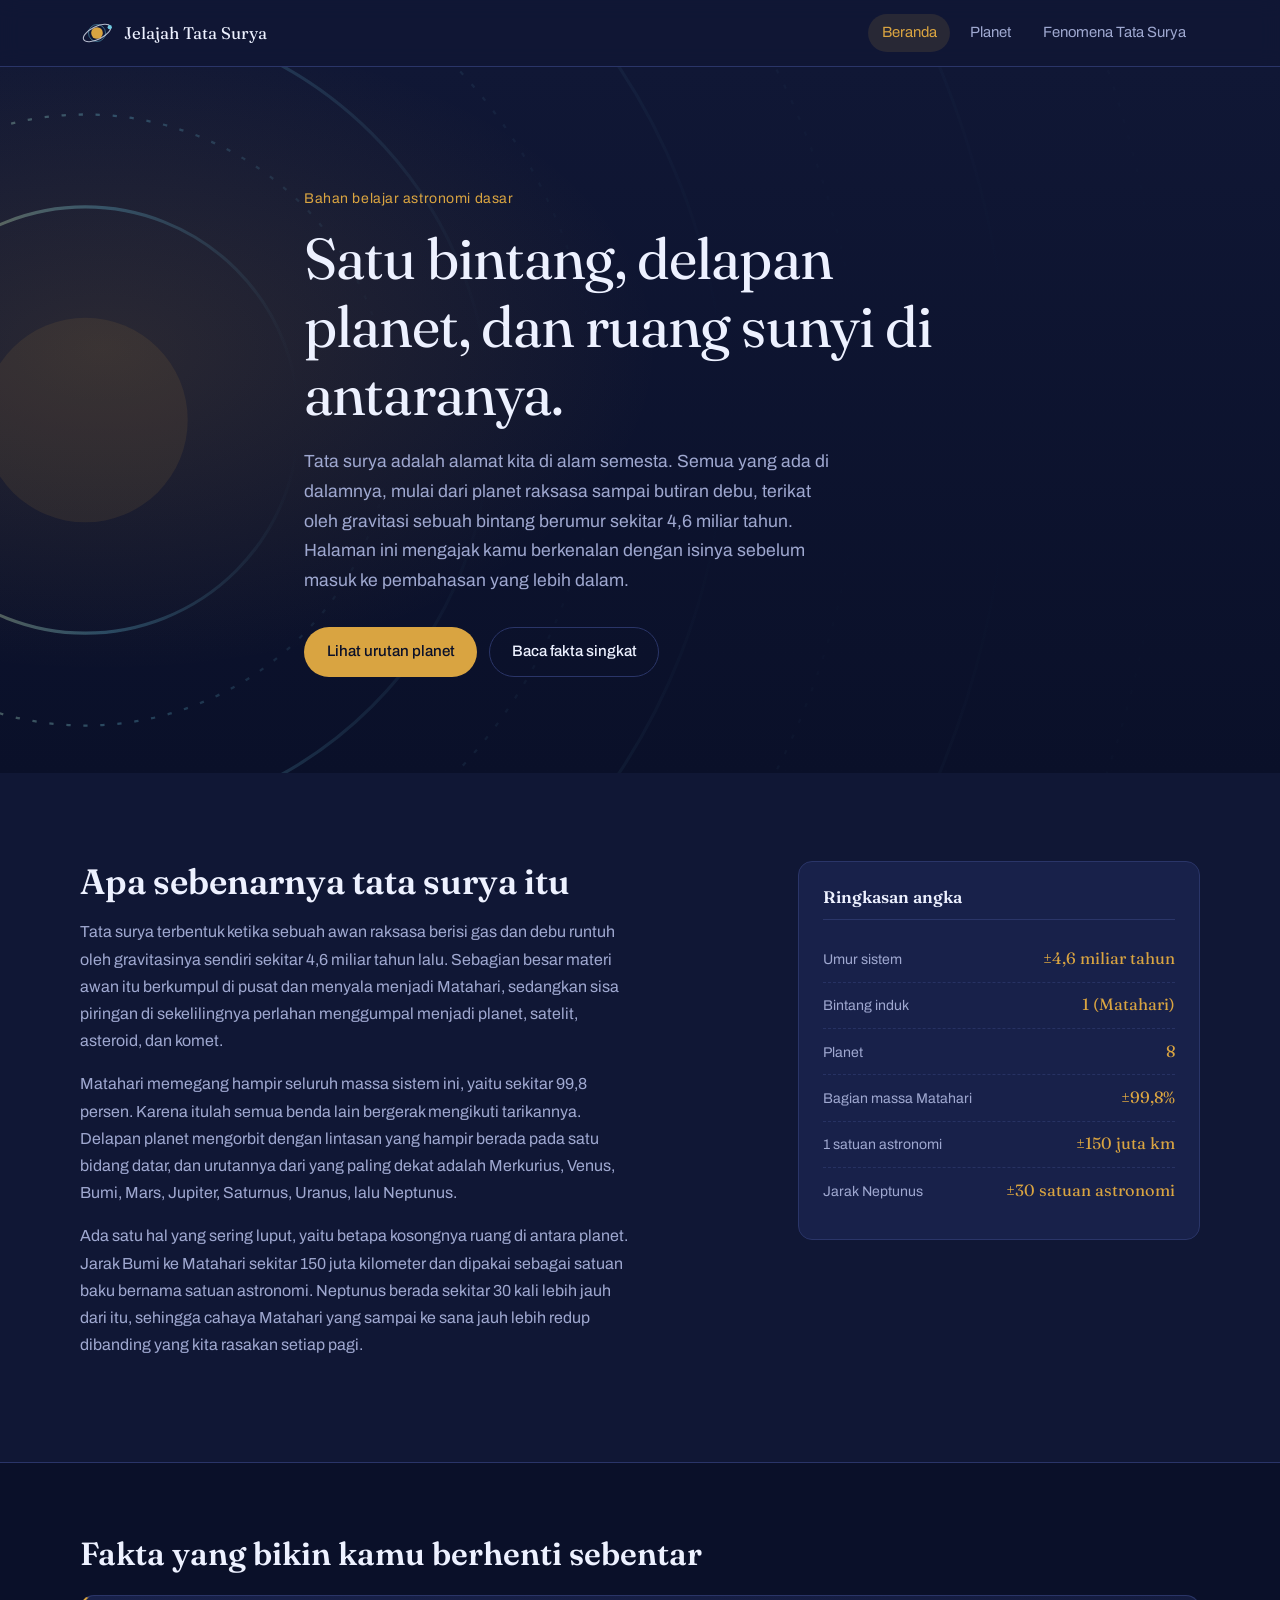
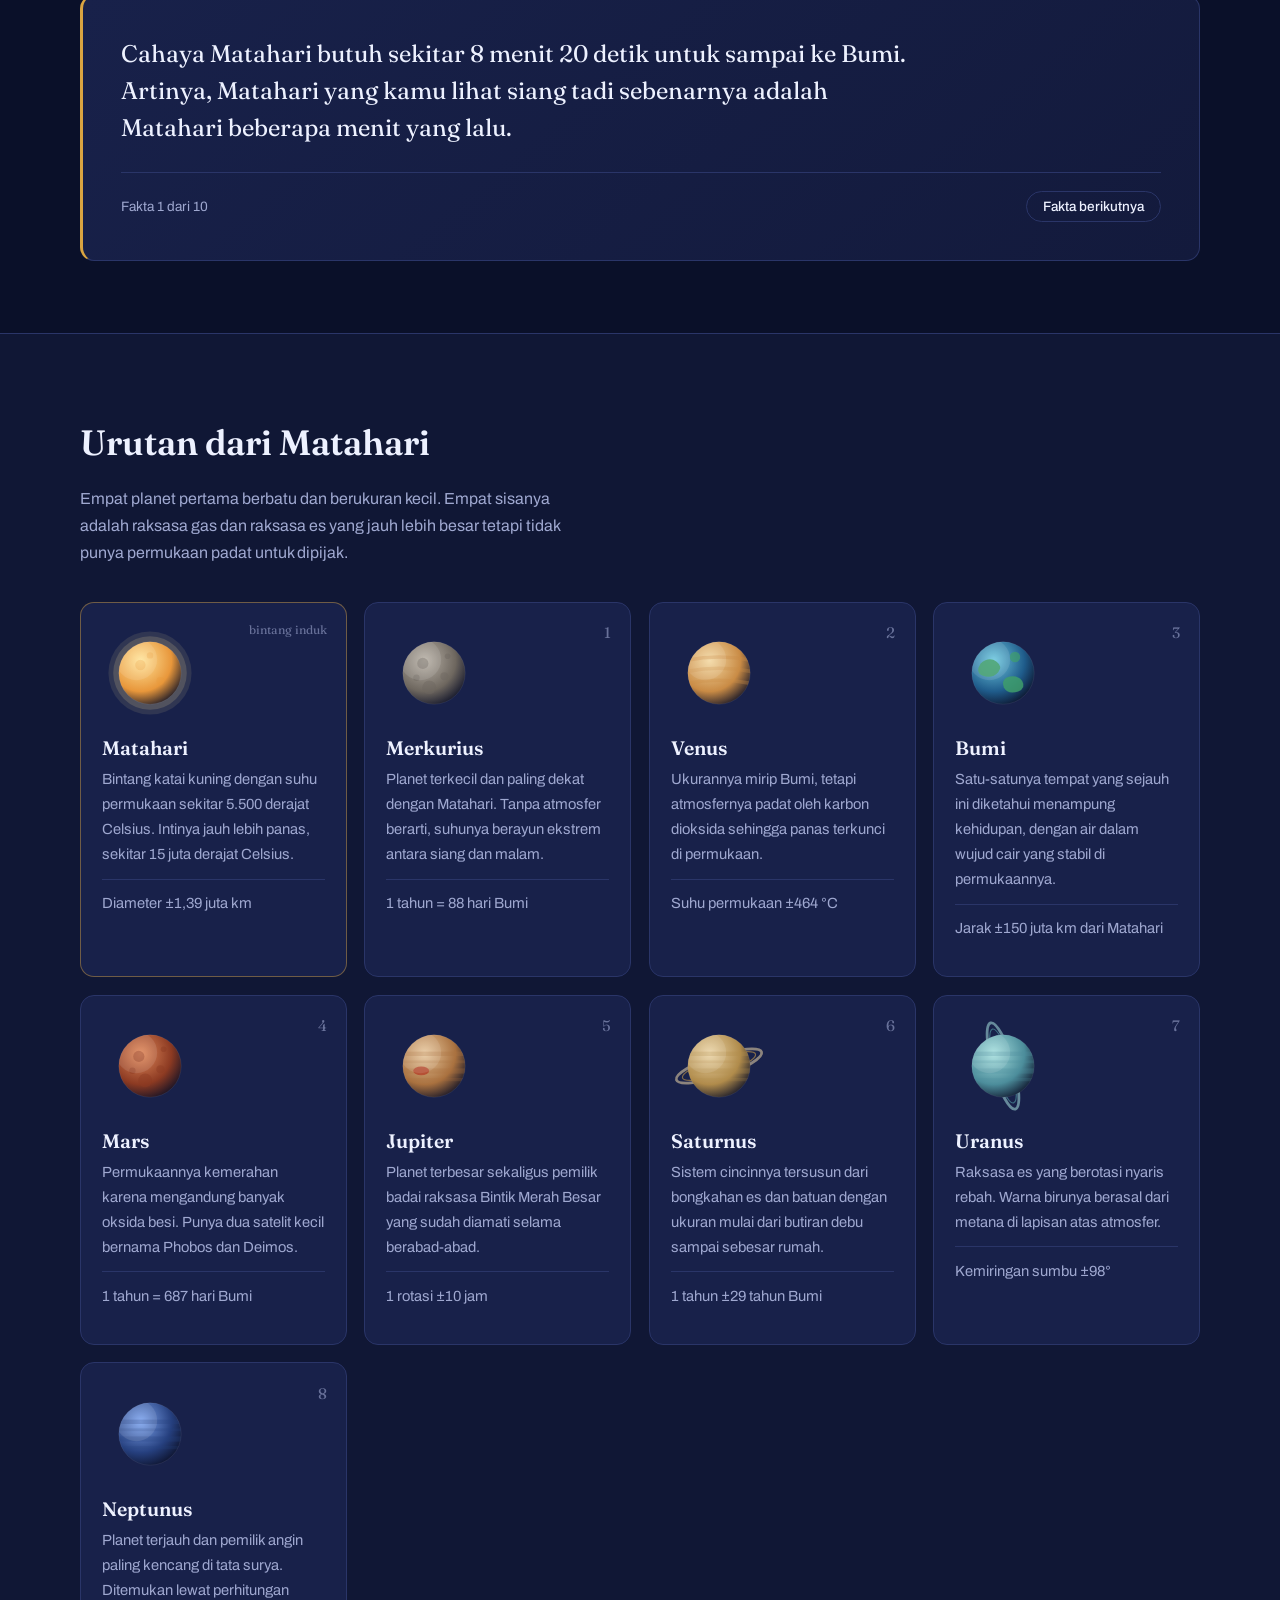
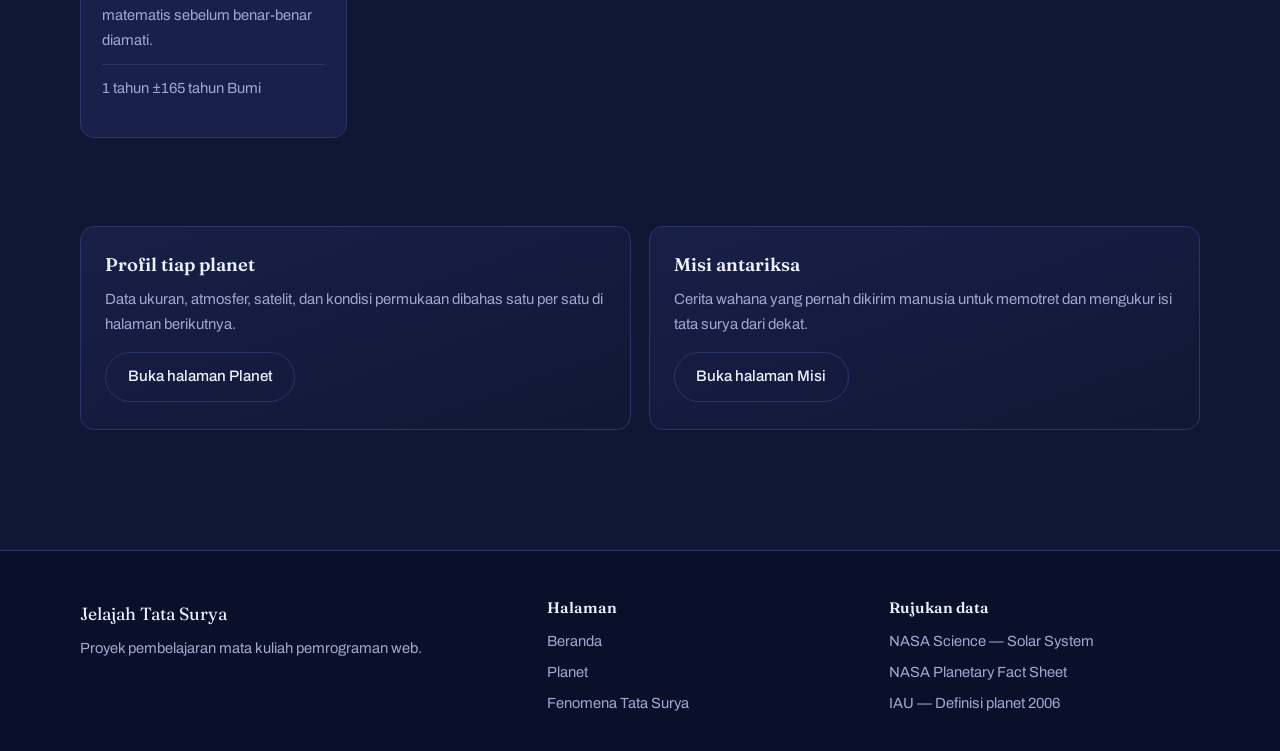
==== commit 420b31ae: "fixed HP" ====
--- a/index.html
+++ b/index.html
@@ -1,440 +1,246 @@
-<!doctype html>
+<!DOCTYPE html>
 <html lang="id">
-  <head>
-    <meta charset="UTF-8" />
-    <meta name="viewport" content="width=device-width, initial-scale=1.0" />
-    <title>Jelajah Tata Surya — Beranda</title>
-    <meta
-      name="description"
-      content="Pengantar tata surya untuk pelajar: satu bintang, delapan planet, dan fakta-fakta yang jarang diajarkan di kelas."
-    />
-
-    <link rel="icon" type="image/svg+xml" href="assets/logo.svg" />
-    <link rel="preconnect" href="https://fonts.googleapis.com" />
-    <link rel="preconnect" href="https://fonts.gstatic.com" crossorigin />
-    <link
-      href="https://fonts.googleapis.com/css2?family=Archivo:wght@400;500;600&family=Fraunces:opsz,wght@9..144,400;9..144,600&display=swap"
-      rel="stylesheet"
-    />
-
-    <!-- Bootstrap dimuat sebelum CSS milik situs, supaya gaya yang sudah ada tetap menang -->
-    <link
-      rel="stylesheet"
-      href="https://cdn.jsdelivr.net/npm/bootstrap@5.3.3/dist/css/bootstrap.min.css"
-    />
-    <link rel="stylesheet" href="css/style.css" />
-    <link rel="stylesheet" href="css/beranda.css" />
-  </head>
-
-  <body>
-    <a class="lewati-nav" href="#konten">Lompat ke konten</a>
-
-    <header class="site-header">
-      <div class="wrap site-header__isi">
-        <a class="site-merek" href="index.html">
-          <img src="assets/logo.svg" alt="" width="34" height="34" />
-          <span>Jelajah Tata Surya</span>
-        </a>
-
-        <button
-          class="site-nav__tombol"
-          type="button"
-          aria-expanded="false"
-          aria-controls="menu-utama"
-        >
-          <span class="site-nav__garis" aria-hidden="true"></span>
-          Menu
-        </button>
-
-        <nav id="menu-utama" class="site-nav" aria-label="Navigasi utama">
-          <a href="index.html" class="site-nav__tautan is-aktif">Beranda</a>
-          <a href="planet.html" class="site-nav__tautan">Planet</a>
-          <a href="fenomena.html" class="site-nav__tautan"
-            >Fenomena Tata Surya</a
-          >
-        </nav>
-      </div>
-    </header>
-
-    <main id="konten">
-      <section class="hero">
-        <img
-          class="hero__orbit"
-          src="assets/orbit.svg"
-          alt=""
-          aria-hidden="true"
-        />
-        <div class="wrap hero__isi">
-          <p class="hero__pengantar">Bahan belajar astronomi dasar</p>
-          <h1 class="hero__judul">
-            Satu bintang, delapan planet, dan ruang sunyi di antaranya.
-          </h1>
-          <p class="hero__teks">
-            Tata surya adalah alamat kita di alam semesta. Semua yang ada di
-            dalamnya, mulai dari planet raksasa sampai butiran debu, terikat
-            oleh gravitasi sebuah bintang berumur sekitar 4,6 miliar tahun.
-            Halaman ini mengajak kamu berkenalan dengan isinya sebelum masuk ke
-            pembahasan yang lebih dalam.
-          </p>
-          <div class="hero__aksi">
-            <a class="btn btn--utama" href="#planet">Lihat urutan planet</a>
-            <a class="btn btn--garis" href="#fakta">Baca fakta singkat</a>
+<head>
+  <meta charset="UTF-8">
+  <meta name="viewport" content="width=device-width, initial-scale=1.0">
+  <title>Jelajah Tata Surya — Beranda</title>
+  <meta name="description" content="Pengantar tata surya untuk pelajar: satu bintang, delapan planet, dan fakta-fakta yang jarang diajarkan di kelas.">
+
+  <link rel="icon" type="image/svg+xml" href="assets/logo.svg">
+  <link rel="preconnect" href="https://fonts.googleapis.com">
+  <link rel="preconnect" href="https://fonts.gstatic.com" crossorigin>
+  <link href="https://fonts.googleapis.com/css2?family=Archivo:wght@400;500;600&family=Fraunces:opsz,wght@9..144,400;9..144,600&display=swap" rel="stylesheet">
+
+  <link rel="stylesheet" href="css/style.css">
+  <link rel="stylesheet" href="css/beranda.css">
+</head>
+
+<body>
+  <a class="lewati-nav" href="#konten">Lompat ke konten</a>
+
+  <header class="site-header">
+    <div class="wrap site-header__isi">
+      <a class="site-merek" href="index.html">
+        <img src="assets/logo.svg" alt="" width="34" height="34">
+        <span>Jelajah Tata Surya</span>
+      </a>
+
+      <button class="site-nav__tombol" type="button" aria-expanded="false" aria-controls="menu-utama">
+        <span class="site-nav__garis" aria-hidden="true"></span>
+        Menu
+      </button>
+
+      <nav id="menu-utama" class="site-nav" aria-label="Navigasi utama">
+        <a href="index.html" class="site-nav__tautan is-aktif">Beranda</a>
+        <a href="planet.html" class="site-nav__tautan">Planet</a>
+        <a href="fenomena.html" class="site-nav__tautan">Fenomena Tata Surya</a>
+      </nav>
+    </div>
+  </header>
+
+  <main id="konten">
+
+    <section class="hero">
+      <img class="hero__orbit" src="assets/orbit.svg" alt="" aria-hidden="true">
+      <div class="wrap hero__isi">
+        <p class="hero__pengantar">Bahan belajar astronomi dasar</p>
+        <h1 class="hero__judul">Satu bintang, delapan planet, dan ruang sunyi di antaranya.</h1>
+        <p class="hero__teks">
+          Tata surya adalah alamat kita di alam semesta. Semua yang ada di dalamnya, mulai
+          dari planet raksasa sampai butiran debu, terikat oleh gravitasi sebuah bintang
+          berumur sekitar 4,6 miliar tahun. Halaman ini mengajak kamu berkenalan dengan
+          isinya sebelum masuk ke pembahasan yang lebih dalam.
+        </p>
+        <div class="hero__aksi">
+          <a class="btn btn--utama" href="#planet">Lihat urutan planet</a>
+          <a class="btn btn--garis" href="#fakta">Baca fakta singkat</a>
+        </div>
+      </div>
+    </section>
+
+    <section class="pembuka" id="pembuka">
+      <div class="wrap pembuka__kisi">
+        <div class="pembuka__narasi">
+          <h2>Apa sebenarnya tata surya itu</h2>
+          <p>
+            Tata surya terbentuk ketika sebuah awan raksasa berisi gas dan debu runtuh oleh
+            gravitasinya sendiri sekitar 4,6 miliar tahun lalu. Sebagian besar materi awan itu
+            berkumpul di pusat dan menyala menjadi Matahari, sedangkan sisa piringan di
+            sekelilingnya perlahan menggumpal menjadi planet, satelit, asteroid, dan komet.
+          </p>
+          <p>
+            Matahari memegang hampir seluruh massa sistem ini, yaitu sekitar 99,8 persen.
+            Karena itulah semua benda lain bergerak mengikuti tarikannya. Delapan planet
+            mengorbit dengan lintasan yang hampir berada pada satu bidang datar, dan urutannya
+            dari yang paling dekat adalah Merkurius, Venus, Bumi, Mars, Jupiter, Saturnus,
+            Uranus, lalu Neptunus.
+          </p>
+          <p>
+            Ada satu hal yang sering luput, yaitu betapa kosongnya ruang di antara planet.
+            Jarak Bumi ke Matahari sekitar 150 juta kilometer dan dipakai sebagai satuan baku
+            bernama satuan astronomi. Neptunus berada sekitar 30 kali lebih jauh dari itu,
+            sehingga cahaya Matahari yang sampai ke sana jauh lebih redup dibanding yang kita
+            rasakan setiap pagi.
+          </p>
+        </div>
+
+        <aside class="pembuka__data" aria-label="Data ringkas tata surya">
+          <h3>Ringkasan angka</h3>
+          <dl>
+            <div><dt>Umur sistem</dt><dd>±4,6 miliar tahun</dd></div>
+            <div><dt>Bintang induk</dt><dd>1 (Matahari)</dd></div>
+            <div><dt>Planet</dt><dd>8</dd></div>
+            <div><dt>Bagian massa Matahari</dt><dd>±99,8%</dd></div>
+            <div><dt>1 satuan astronomi</dt><dd>±150 juta km</dd></div>
+            <div><dt>Jarak Neptunus</dt><dd>±30 satuan astronomi</dd></div>
+          </dl>
+        </aside>
+      </div>
+    </section>
+
+    <section class="fakta" id="fakta">
+      <div class="wrap">
+        <h2 class="fakta__judul">Fakta yang bikin kamu berhenti sebentar</h2>
+
+        <div class="fakta__kartu">
+          <p class="fakta__teks" id="fakta-teks" aria-live="polite">
+            Cahaya Matahari butuh sekitar 8 menit 20 detik untuk sampai ke Bumi. Artinya,
+            Matahari yang kamu lihat siang tadi sebenarnya adalah Matahari beberapa menit
+            yang lalu.
+          </p>
+          <div class="fakta__kaki">
+            <span class="fakta__nomor" id="fakta-nomor">Fakta 1 dari 10</span>
+            <button class="btn btn--garis btn--kecil" type="button" id="fakta-tombol">
+              Fakta berikutnya
+            </button>
           </div>
         </div>
-      </section>
-
-      <section class="pembuka" id="pembuka">
-        <div class="wrap pembuka__kisi">
-          <div class="pembuka__narasi">
-            <h2>Apa sebenarnya tata surya itu</h2>
-            <p>
-              Tata surya terbentuk ketika sebuah awan raksasa berisi gas dan
-              debu runtuh oleh gravitasinya sendiri sekitar 4,6 miliar tahun
-              lalu. Sebagian besar materi awan itu berkumpul di pusat dan
-              menyala menjadi Matahari, sedangkan sisa piringan di sekelilingnya
-              perlahan menggumpal menjadi planet, satelit, asteroid, dan komet.
-            </p>
-            <p>
-              Matahari memegang hampir seluruh massa sistem ini, yaitu sekitar
-              99,8 persen. Karena itulah semua benda lain bergerak mengikuti
-              tarikannya. Delapan planet mengorbit dengan lintasan yang hampir
-              berada pada satu bidang datar, dan urutannya dari yang paling
-              dekat adalah Merkurius, Venus, Bumi, Mars, Jupiter, Saturnus,
-              Uranus, lalu Neptunus.
-            </p>
-            <p>
-              Ada satu hal yang sering luput, yaitu betapa kosongnya ruang di
-              antara planet. Jarak Bumi ke Matahari sekitar 150 juta kilometer
-              dan dipakai sebagai satuan baku bernama satuan astronomi. Neptunus
-              berada sekitar 30 kali lebih jauh dari itu, sehingga cahaya
-              Matahari yang sampai ke sana jauh lebih redup dibanding yang kita
-              rasakan setiap pagi.
-            </p>
-          </div>
-
-          <aside class="pembuka__data" aria-label="Data ringkas tata surya">
-            <h3>Ringkasan angka</h3>
-            <dl>
-              <div>
-                <dt>Umur sistem</dt>
-                <dd>±4,6 miliar tahun</dd>
-              </div>
-              <div>
-                <dt>Bintang induk</dt>
-                <dd>1 (Matahari)</dd>
-              </div>
-              <div>
-                <dt>Planet</dt>
-                <dd>8</dd>
-              </div>
-              <div>
-                <dt>Bagian massa Matahari</dt>
-                <dd>±99,8%</dd>
-              </div>
-              <div>
-                <dt>1 satuan astronomi</dt>
-                <dd>±150 juta km</dd>
-              </div>
-              <div>
-                <dt>Jarak Neptunus</dt>
-                <dd>±30 satuan astronomi</dd>
-              </div>
-            </dl>
-          </aside>
-        </div>
-      </section>
-
-      <section class="fakta" id="fakta">
-        <div class="wrap">
-          <h2 class="fakta__judul">Fakta yang bikin kamu berhenti sebentar</h2>
-
-          <div class="fakta__kartu">
-            <p class="fakta__teks" id="fakta-teks" aria-live="polite">
-              Cahaya Matahari butuh sekitar 8 menit 20 detik untuk sampai ke
-              Bumi. Artinya, Matahari yang kamu lihat siang tadi sebenarnya
-              adalah Matahari beberapa menit yang lalu.
-            </p>
-            <div class="fakta__kaki">
-              <span class="fakta__nomor" id="fakta-nomor">Fakta 1 dari 10</span>
-              <button
-                class="btn btn--garis btn--kecil"
-                type="button"
-                id="fakta-tombol"
-              >
-                Fakta berikutnya
-              </button>
-            </div>
-          </div>
-
-          <ul class="fakta__sumber" id="fakta-daftar" hidden>
-            <li>
-              Cahaya Matahari butuh sekitar 8 menit 20 detik untuk sampai ke
-              Bumi. Artinya, Matahari yang kamu lihat siang tadi sebenarnya
-              adalah Matahari beberapa menit yang lalu.
-            </li>
-            <li>
-              Satu hari di Venus lebih panjang daripada satu tahunnya. Venus
-              berputar pada porosnya selama sekitar 243 hari Bumi, sementara
-              satu kali mengelilingi Matahari hanya butuh sekitar 225 hari Bumi.
-            </li>
-            <li>
-              Gunung tertinggi di tata surya bukan Everest, melainkan Olympus
-              Mons di Mars dengan ketinggian sekitar 22 kilometer, kira-kira dua
-              setengah kali tinggi Everest.
-            </li>
-            <li>
-              Saturnus punya kerapatan rata-rata sekitar 0,69 gram per
-              sentimeter kubik, lebih kecil daripada air. Kalau ada kolam yang
-              cukup besar, planet ini secara teori akan mengapung.
-            </li>
-            <li>
-              Jejak kaki astronaut Apollo di Bulan diperkirakan bertahan jutaan
-              tahun, karena Bulan tidak punya atmosfer yang cukup untuk
-              menghasilkan angin dan hujan.
-            </li>
-            <li>
-              Uranus berotasi dalam posisi hampir rebah dengan kemiringan sumbu
-              sekitar 98 derajat, sehingga kutubnya menghadap Matahari
-              bergantian selama puluhan tahun.
-            </li>
-            <li>
-              Venus adalah planet terpanas di tata surya dengan suhu permukaan
-              sekitar 464 derajat Celsius, meski Merkurius berada lebih dekat ke
-              Matahari. Penyebabnya adalah atmosfer tebal berisi karbon dioksida
-              yang memerangkap panas.
-            </li>
-            <li>
-              Pluto sempat dihitung sebagai planet kesembilan sampai Persatuan
-              Astronomi Internasional mendefinisikan ulang istilah planet pada
-              2006 dan memasukkannya ke kategori planet katai.
-            </li>
-            <li>
-              Voyager 1 memasuki ruang antarbintang pada Agustus 2012 dan sampai
-              sekarang menjadi benda buatan manusia yang paling jauh dari Bumi.
-            </li>
-            <li>
-              Di ruang angkasa tidak ada bunyi yang bisa kita dengar secara
-              langsung, karena gelombang suara butuh medium seperti udara atau
-              air untuk merambat.
-            </li>
-          </ul>
-        </div>
-      </section>
-
-      <section class="planet" id="planet">
-        <div class="wrap">
-          <h2 class="planet__judul">Urutan dari Matahari</h2>
-          <p class="planet__intro">
-            Empat planet pertama berbatu dan berukuran kecil. Empat sisanya
-            adalah raksasa gas dan raksasa es yang jauh lebih besar tetapi tidak
-            punya permukaan padat untuk dipijak.
-          </p>
-
-          <ol class="planet__daftar">
-            <li class="kartu-planet kartu-planet--bintang">
-              <img
-                src="assets/planet/matahari.svg"
-                alt="Ilustrasi Matahari"
-                loading="lazy"
-              />
-              <h3>Matahari</h3>
-              <p>
-                Bintang katai kuning dengan suhu permukaan sekitar 5.500 derajat
-                Celsius. Intinya jauh lebih panas, sekitar 15 juta derajat
-                Celsius.
-              </p>
-              <p class="kartu-planet__data">Diameter ±1,39 juta km</p>
-            </li>
-            <li class="kartu-planet">
-              <img
-                src="assets/planet/merkurius.svg"
-                alt="Ilustrasi Merkurius"
-                loading="lazy"
-              />
-              <h3>Merkurius</h3>
-              <p>
-                Planet terkecil dan paling dekat dengan Matahari. Tanpa atmosfer
-                berarti, suhunya berayun ekstrem antara siang dan malam.
-              </p>
-              <p class="kartu-planet__data">1 tahun = 88 hari Bumi</p>
-            </li>
-            <li class="kartu-planet">
-              <img
-                src="assets/planet/venus.svg"
-                alt="Ilustrasi Venus"
-                loading="lazy"
-              />
-              <h3>Venus</h3>
-              <p>
-                Ukurannya mirip Bumi, tetapi atmosfernya padat oleh karbon
-                dioksida sehingga panas terkunci di permukaan.
-              </p>
-              <p class="kartu-planet__data">Suhu permukaan ±464 °C</p>
-            </li>
-            <li class="kartu-planet">
-              <img
-                src="assets/planet/bumi.svg"
-                alt="Ilustrasi Bumi"
-                loading="lazy"
-              />
-              <h3>Bumi</h3>
-              <p>
-                Satu-satunya tempat yang sejauh ini diketahui menampung
-                kehidupan, dengan air dalam wujud cair yang stabil di
-                permukaannya.
-              </p>
-              <p class="kartu-planet__data">Jarak ±150 juta km dari Matahari</p>
-            </li>
-            <li class="kartu-planet">
-              <img
-                src="assets/planet/mars.svg"
-                alt="Ilustrasi Mars"
-                loading="lazy"
-              />
-              <h3>Mars</h3>
-              <p>
-                Permukaannya kemerahan karena mengandung banyak oksida besi.
-                Punya dua satelit kecil bernama Phobos dan Deimos.
-              </p>
-              <p class="kartu-planet__data">1 tahun = 687 hari Bumi</p>
-            </li>
-            <li class="kartu-planet">
-              <img
-                src="assets/planet/jupiter.svg"
-                alt="Ilustrasi Jupiter"
-                loading="lazy"
-              />
-              <h3>Jupiter</h3>
-              <p>
-                Planet terbesar sekaligus pemilik badai raksasa Bintik Merah
-                Besar yang sudah diamati selama berabad-abad.
-              </p>
-              <p class="kartu-planet__data">1 rotasi ±10 jam</p>
-            </li>
-            <li class="kartu-planet">
-              <img
-                src="assets/planet/saturnus.svg"
-                alt="Ilustrasi Saturnus"
-                loading="lazy"
-              />
-              <h3>Saturnus</h3>
-              <p>
-                Sistem cincinnya tersusun dari bongkahan es dan batuan dengan
-                ukuran mulai dari butiran debu sampai sebesar rumah.
-              </p>
-              <p class="kartu-planet__data">1 tahun ±29 tahun Bumi</p>
-            </li>
-            <li class="kartu-planet">
-              <img
-                src="assets/planet/uranus.svg"
-                alt="Ilustrasi Uranus"
-                loading="lazy"
-              />
-              <h3>Uranus</h3>
-              <p>
-                Raksasa es yang berotasi nyaris rebah. Warna birunya berasal
-                dari metana di lapisan atas atmosfer.
-              </p>
-              <p class="kartu-planet__data">Kemiringan sumbu ±98°</p>
-            </li>
-            <li class="kartu-planet">
-              <img
-                src="assets/planet/neptunus.svg"
-                alt="Ilustrasi Neptunus"
-                loading="lazy"
-              />
-              <h3>Neptunus</h3>
-              <p>
-                Planet terjauh dan pemilik angin paling kencang di tata surya.
-                Ditemukan lewat perhitungan matematis sebelum benar-benar
-                diamati.
-              </p>
-              <p class="kartu-planet__data">1 tahun ±165 tahun Bumi</p>
-            </li>
-          </ol>
-        </div>
-      </section>
-
-      <section class="lanjut" id="lanjut">
-        <div class="wrap lanjut__kisi">
-          <div class="lanjut__kartu">
-            <h3>Profil tiap planet</h3>
-            <p>
-              Data ukuran, atmosfer, satelit, dan kondisi permukaan dibahas satu
-              per satu di halaman berikutnya.
-            </p>
-            <a class="btn btn--garis" href="planet.html">Buka halaman Planet</a>
-          </div>
-          <div class="lanjut__kartu">
-            <h3>Fenomena Tata Surya</h3>
-            <p>
-              Penjelasan tentang berbagai fenomena yang terjadi di tata surya,
-              seperti gerhana, hujan meteor dan fenomena lainnya.
-            </p>
-            <a class="btn btn--garis" href="fenomena.html"
-              >Buka halaman Fenomena</a
-            >
-          </div>
-        </div>
-      </section>
-    </main>
-
-    <footer class="site-footer">
-      <div class="wrap site-footer__kisi">
-        <div>
-          <p class="site-footer__merek">Jelajah Tata Surya</p>
-          <p>Proyek pembelajaran mata kuliah pemrograman web.</p>
-        </div>
-        <div>
-          <h4>Halaman</h4>
-          <ul>
-            <li><a href="index.html">Beranda</a></li>
-            <li><a href="planet.html">Planet</a></li>
-            <li><a href="fenomena.html">Fenomena Tata Surya</a></li>
-          </ul>
-        </div>
-
-        <div>
-          <h4>Rujukan data</h4>
-          <ul>
-            <li>
-              <a
-                href="https://science.nasa.gov/solar-system/"
-                target="_blank"
-                rel="noopener"
-                >NASA Science — Solar System</a
-              >
-            </li>
-            <li>
-              <a
-                href="https://nssdc.gsfc.nasa.gov/planetary/factsheet/"
-                target="_blank"
-                rel="noopener"
-                >NASA Planetary Fact Sheet</a
-              >
-            </li>
-            <li>
-              <a
-                href="https://www.iau.org/public/themes/pluto/"
-                target="_blank"
-                rel="noopener"
-                >IAU — Definisi planet 2006</a
-              >
-            </li>
-          </ul>
-        </div>
-      </div>
-    </footer>
-
-    <button
-      type="button"
-      class="btn btn-keatas position-fixed bottom-0 end-0 m-3 rounded-circle shadow-lg d-none"
-      id="btn-keatas"
-      aria-label="Kembali ke atas halaman"
-    >
-      <span aria-hidden="true">&uarr;</span>
-    </button>
-
-    <script src="js/main.js"></script>
-  </body>
+
+        <ul class="fakta__sumber" id="fakta-daftar" hidden>
+          <li>Cahaya Matahari butuh sekitar 8 menit 20 detik untuk sampai ke Bumi. Artinya, Matahari yang kamu lihat siang tadi sebenarnya adalah Matahari beberapa menit yang lalu.</li>
+          <li>Satu hari di Venus lebih panjang daripada satu tahunnya. Venus berputar pada porosnya selama sekitar 243 hari Bumi, sementara satu kali mengelilingi Matahari hanya butuh sekitar 225 hari Bumi.</li>
+          <li>Gunung tertinggi di tata surya bukan Everest, melainkan Olympus Mons di Mars dengan ketinggian sekitar 22 kilometer, kira-kira dua setengah kali tinggi Everest.</li>
+          <li>Saturnus punya kerapatan rata-rata sekitar 0,69 gram per sentimeter kubik, lebih kecil daripada air. Kalau ada kolam yang cukup besar, planet ini secara teori akan mengapung.</li>
+          <li>Jejak kaki astronaut Apollo di Bulan diperkirakan bertahan jutaan tahun, karena Bulan tidak punya atmosfer yang cukup untuk menghasilkan angin dan hujan.</li>
+          <li>Uranus berotasi dalam posisi hampir rebah dengan kemiringan sumbu sekitar 98 derajat, sehingga kutubnya menghadap Matahari bergantian selama puluhan tahun.</li>
+          <li>Venus adalah planet terpanas di tata surya dengan suhu permukaan sekitar 464 derajat Celsius, meski Merkurius berada lebih dekat ke Matahari. Penyebabnya adalah atmosfer tebal berisi karbon dioksida yang memerangkap panas.</li>
+          <li>Pluto sempat dihitung sebagai planet kesembilan sampai Persatuan Astronomi Internasional mendefinisikan ulang istilah planet pada 2006 dan memasukkannya ke kategori planet katai.</li>
+          <li>Voyager 1 memasuki ruang antarbintang pada Agustus 2012 dan sampai sekarang menjadi benda buatan manusia yang paling jauh dari Bumi.</li>
+          <li>Di ruang angkasa tidak ada bunyi yang bisa kita dengar secara langsung, karena gelombang suara butuh medium seperti udara atau air untuk merambat.</li>
+        </ul>
+      </div>
+    </section>
+
+    <section class="planet" id="planet">
+      <div class="wrap">
+        <h2 class="planet__judul">Urutan dari Matahari</h2>
+        <p class="planet__intro">
+          Empat planet pertama berbatu dan berukuran kecil. Empat sisanya adalah raksasa gas
+          dan raksasa es yang jauh lebih besar tetapi tidak punya permukaan padat untuk
+          dipijak.
+        </p>
+
+        <ol class="planet__daftar">
+          <li class="kartu-planet kartu-planet--bintang">
+            <img src="assets/planet/matahari.svg" alt="Ilustrasi Matahari" loading="lazy">
+            <h3>Matahari</h3>
+            <p>Bintang katai kuning dengan suhu permukaan sekitar 5.500 derajat Celsius. Intinya jauh lebih panas, sekitar 15 juta derajat Celsius.</p>
+            <p class="kartu-planet__data">Diameter ±1,39 juta km</p>
+          </li>
+          <li class="kartu-planet">
+            <img src="assets/planet/merkurius.svg" alt="Ilustrasi Merkurius" loading="lazy">
+            <h3>Merkurius</h3>
+            <p>Planet terkecil dan paling dekat dengan Matahari. Tanpa atmosfer berarti, suhunya berayun ekstrem antara siang dan malam.</p>
+            <p class="kartu-planet__data">1 tahun = 88 hari Bumi</p>
+          </li>
+          <li class="kartu-planet">
+            <img src="assets/planet/venus.svg" alt="Ilustrasi Venus" loading="lazy">
+            <h3>Venus</h3>
+            <p>Ukurannya mirip Bumi, tetapi atmosfernya padat oleh karbon dioksida sehingga panas terkunci di permukaan.</p>
+            <p class="kartu-planet__data">Suhu permukaan ±464 °C</p>
+          </li>
+          <li class="kartu-planet">
+            <img src="assets/planet/bumi.svg" alt="Ilustrasi Bumi" loading="lazy">
+            <h3>Bumi</h3>
+            <p>Satu-satunya tempat yang sejauh ini diketahui menampung kehidupan, dengan air dalam wujud cair yang stabil di permukaannya.</p>
+            <p class="kartu-planet__data">Jarak ±150 juta km dari Matahari</p>
+          </li>
+          <li class="kartu-planet">
+            <img src="assets/planet/mars.svg" alt="Ilustrasi Mars" loading="lazy">
+            <h3>Mars</h3>
+            <p>Permukaannya kemerahan karena mengandung banyak oksida besi. Punya dua satelit kecil bernama Phobos dan Deimos.</p>
+            <p class="kartu-planet__data">1 tahun = 687 hari Bumi</p>
+          </li>
+          <li class="kartu-planet">
+            <img src="assets/planet/jupiter.svg" alt="Ilustrasi Jupiter" loading="lazy">
+            <h3>Jupiter</h3>
+            <p>Planet terbesar sekaligus pemilik badai raksasa Bintik Merah Besar yang sudah diamati selama berabad-abad.</p>
+            <p class="kartu-planet__data">1 rotasi ±10 jam</p>
+          </li>
+          <li class="kartu-planet">
+            <img src="assets/planet/saturnus.svg" alt="Ilustrasi Saturnus" loading="lazy">
+            <h3>Saturnus</h3>
+            <p>Sistem cincinnya tersusun dari bongkahan es dan batuan dengan ukuran mulai dari butiran debu sampai sebesar rumah.</p>
+            <p class="kartu-planet__data">1 tahun ±29 tahun Bumi</p>
+          </li>
+          <li class="kartu-planet">
+            <img src="assets/planet/uranus.svg" alt="Ilustrasi Uranus" loading="lazy">
+            <h3>Uranus</h3>
+            <p>Raksasa es yang berotasi nyaris rebah. Warna birunya berasal dari metana di lapisan atas atmosfer.</p>
+            <p class="kartu-planet__data">Kemiringan sumbu ±98°</p>
+          </li>
+          <li class="kartu-planet">
+            <img src="assets/planet/neptunus.svg" alt="Ilustrasi Neptunus" loading="lazy">
+            <h3>Neptunus</h3>
+            <p>Planet terjauh dan pemilik angin paling kencang di tata surya. Ditemukan lewat perhitungan matematis sebelum benar-benar diamati.</p>
+            <p class="kartu-planet__data">1 tahun ±165 tahun Bumi</p>
+          </li>
+        </ol>
+      </div>
+    </section>
+
+    <section class="lanjut" id="lanjut">
+      <div class="wrap lanjut__kisi">
+        <div class="lanjut__kartu">
+          <h3>Profil tiap planet</h3>
+          <p>Data ukuran, atmosfer, satelit, dan kondisi permukaan dibahas satu per satu di halaman berikutnya.</p>
+          <a class="btn btn--garis" href="planet.html">Buka halaman Planet</a>
+        </div>
+        <div class="lanjut__kartu">
+          <h3>Misi antariksa</h3>
+          <p>Cerita wahana yang pernah dikirim manusia untuk memotret dan mengukur isi tata surya dari dekat.</p>
+          <a class="btn btn--garis" href="fenomena.html">Buka halaman Misi</a>
+        </div>
+      </div>
+    </section>
+
+  </main>
+
+  <footer class="site-footer">
+    <div class="wrap site-footer__kisi">
+      <div>
+        <p class="site-footer__merek">Jelajah Tata Surya</p>
+        <p>Proyek pembelajaran mata kuliah pemrograman web.</p>
+      </div>
+      <div>
+        <h4>Halaman</h4>
+        <ul>
+          <li><a href="index.html">Beranda</a></li>
+          <li><a href="planet.html">Planet</a></li>
+          <li><a href="fenomena.html">Fenomena Tata Surya</a></li>
+        </ul>
+      </div>
+
+      <div>
+        <h4>Rujukan data</h4>
+        <ul>
+          <li><a href="https://science.nasa.gov/solar-system/" target="_blank" rel="noopener">NASA Science — Solar System</a></li>
+          <li><a href="https://nssdc.gsfc.nasa.gov/planetary/factsheet/" target="_blank" rel="noopener">NASA Planetary Fact Sheet</a></li>
+          <li><a href="https://www.iau.org/public/themes/pluto/" target="_blank" rel="noopener">IAU — Definisi planet 2006</a></li>
+        </ul>
+      </div>
+    </div>
+
+  <script src="js/main.js"></script>
+</body>
 </html>
--- a/css/style.css
+++ b/css/style.css
@@ -243,20 +243,3 @@
     transition-duration: 0.01ms !important;
   }
 }
-
-/* ---------- 7. Tombol kembali ke atas (memakai kelas utilitas Bootstrap) ---------- */
-.btn-keatas {
-  width: 46px;
-  height: 46px;
-  padding: 0;
-  border: none;
-  background: var(--kuningan);
-  color: var(--tinta-tua);
-  font-size: 1.2rem;
-  line-height: 1;
-  z-index: 45;
-  display: flex;
-  align-items: center;
-  justify-content: center;
-}
-.btn-keatas:hover { background: #EFBB5C; color: var(--tinta-tua); }
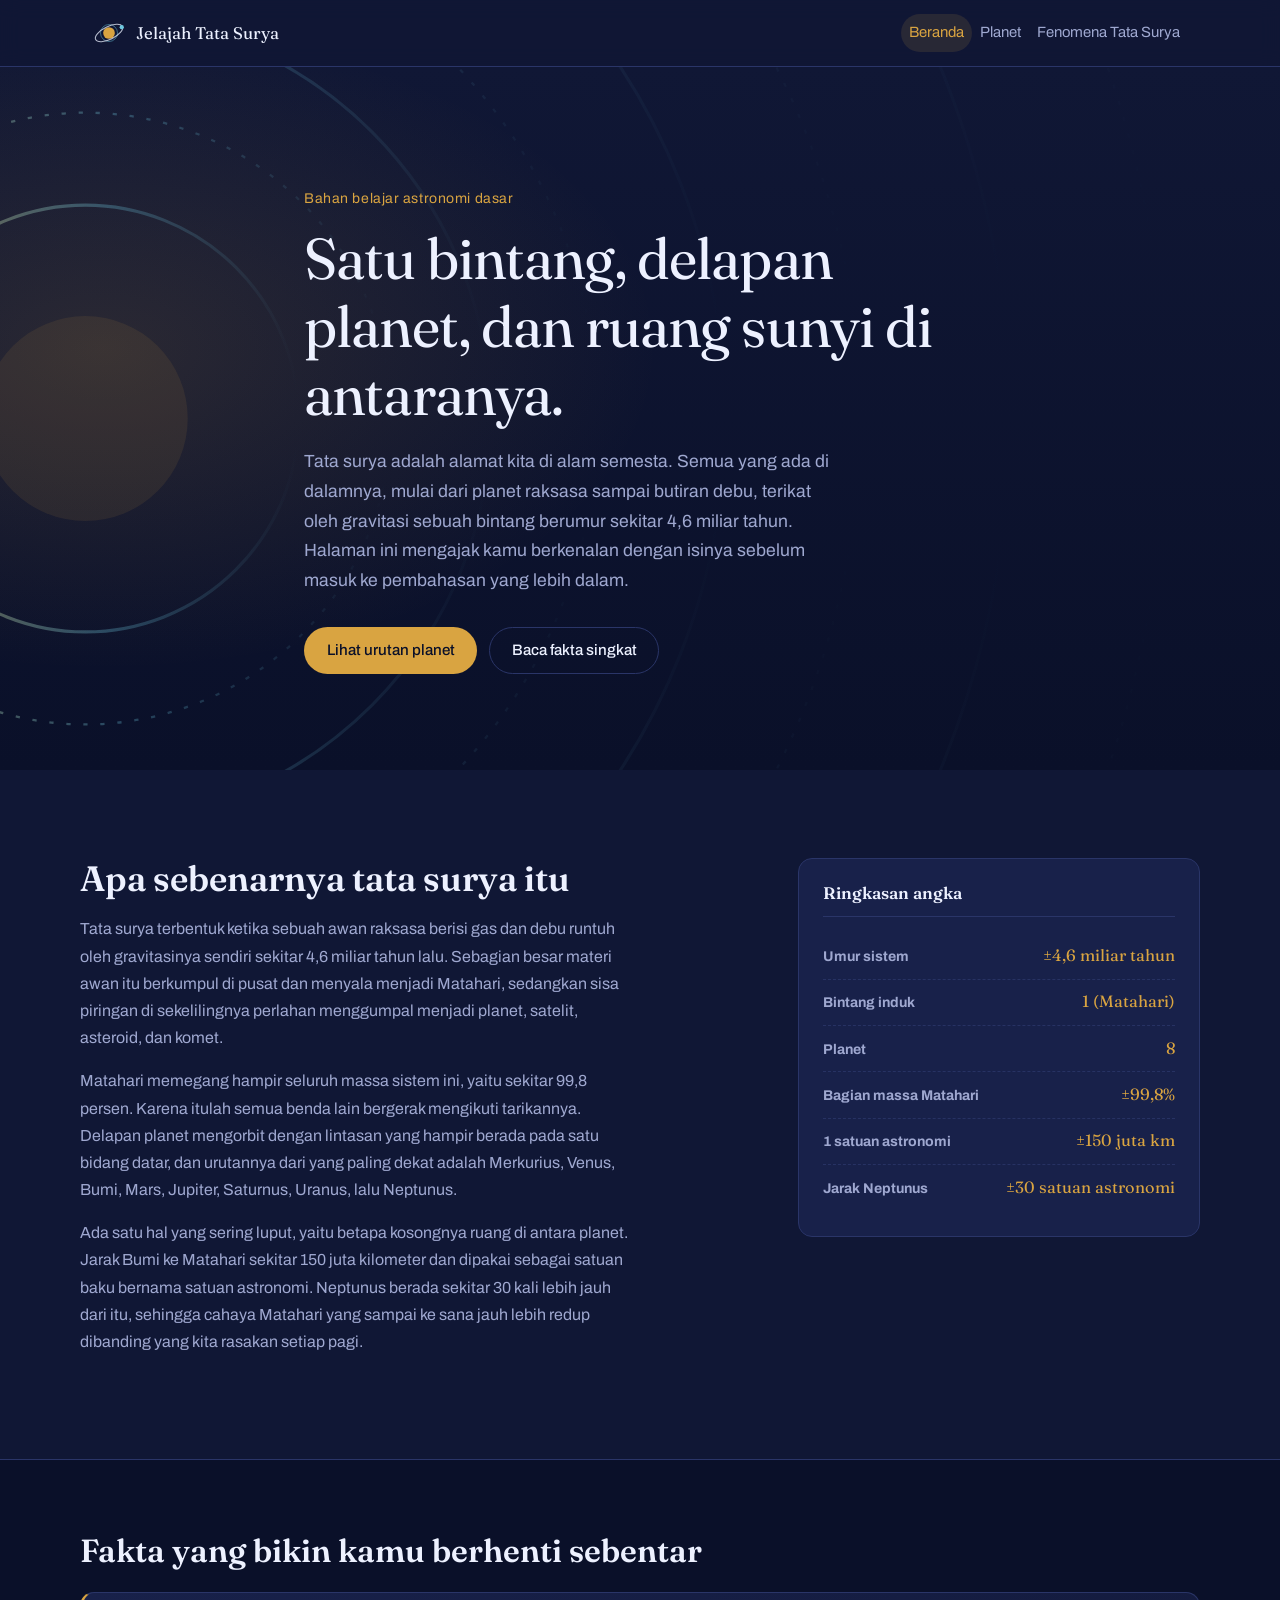
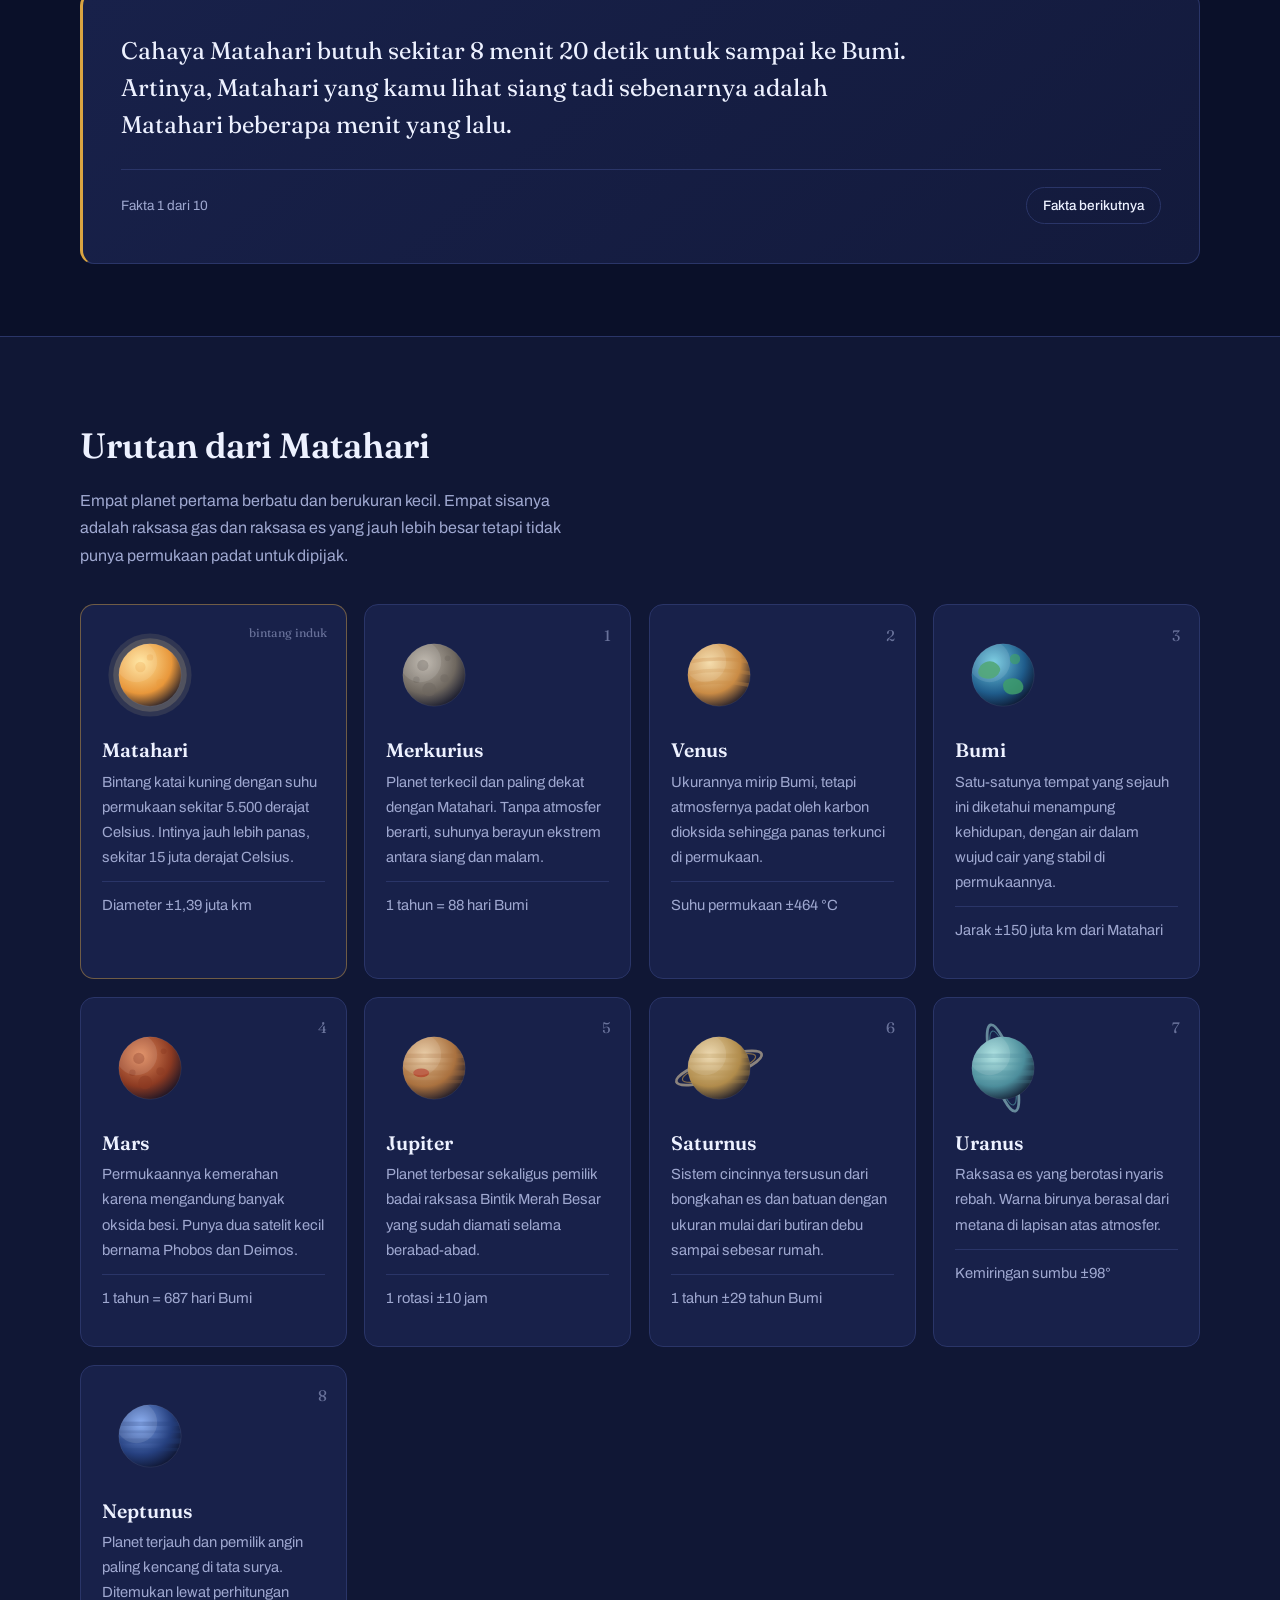
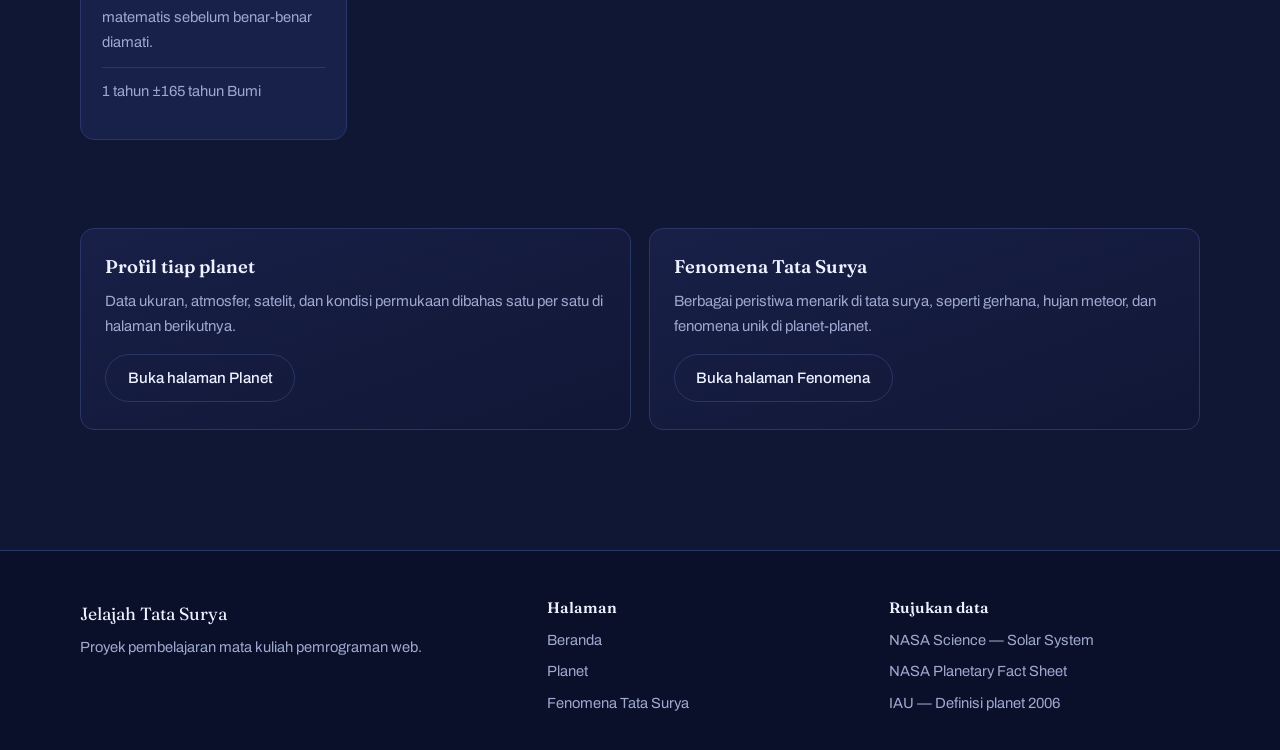
==== commit fd71a70f: "bootstrap added and footer fix" ====
--- a/index.html
+++ b/index.html
@@ -11,6 +11,7 @@
   <link rel="preconnect" href="https://fonts.gstatic.com" crossorigin>
   <link href="https://fonts.googleapis.com/css2?family=Archivo:wght@400;500;600&family=Fraunces:opsz,wght@9..144,400;9..144,600&display=swap" rel="stylesheet">
 
+  <link href="https://cdn.jsdelivr.net/npm/bootstrap@5.3.8/dist/css/bootstrap.min.css" rel="stylesheet">
   <link rel="stylesheet" href="css/style.css">
   <link rel="stylesheet" href="css/beranda.css">
 </head>
@@ -19,23 +20,26 @@
   <a class="lewati-nav" href="#konten">Lompat ke konten</a>
 
   <header class="site-header">
-    <div class="wrap site-header__isi">
-      <a class="site-merek" href="index.html">
-        <img src="assets/logo.svg" alt="" width="34" height="34">
-        <span>Jelajah Tata Surya</span>
-      </a>
-
-      <button class="site-nav__tombol" type="button" aria-expanded="false" aria-controls="menu-utama">
-        <span class="site-nav__garis" aria-hidden="true"></span>
-        Menu
-      </button>
-
-      <nav id="menu-utama" class="site-nav" aria-label="Navigasi utama">
-        <a href="index.html" class="site-nav__tautan is-aktif">Beranda</a>
-        <a href="planet.html" class="site-nav__tautan">Planet</a>
-        <a href="fenomena.html" class="site-nav__tautan">Fenomena Tata Surya</a>
-      </nav>
-    </div>
+    <nav class="navbar navbar-expand-md">
+      <div class="wrap site-header__isi container-fluid">
+        <a class="navbar-brand site-merek" href="index.html">
+          <img src="assets/logo.svg" alt="" width="34" height="34">
+          <span>Jelajah Tata Surya</span>
+        </a>
+
+        <button class="navbar-toggler site-nav__tombol" type="button" data-bs-toggle="collapse" data-bs-target="#menu-utama" aria-controls="menu-utama" aria-expanded="false" aria-label="Buka navigasi">
+          <span class="navbar-toggler-icon"></span>
+        </button>
+
+        <div id="menu-utama" class="collapse navbar-collapse site-nav">
+          <nav class="navbar-nav ms-auto" aria-label="Navigasi utama">
+            <a href="index.html" class="nav-link site-nav__tautan is-aktif">Beranda</a>
+            <a href="planet.html" class="nav-link site-nav__tautan">Planet</a>
+            <a href="fenomena.html" class="nav-link site-nav__tautan">Fenomena Tata Surya</a>
+          </nav>
+        </div>
+      </div>
+    </nav>
   </header>
 
   <main id="konten">
@@ -207,9 +211,9 @@
           <a class="btn btn--garis" href="planet.html">Buka halaman Planet</a>
         </div>
         <div class="lanjut__kartu">
-          <h3>Misi antariksa</h3>
-          <p>Cerita wahana yang pernah dikirim manusia untuk memotret dan mengukur isi tata surya dari dekat.</p>
-          <a class="btn btn--garis" href="fenomena.html">Buka halaman Misi</a>
+          <h3>Fenomena Tata Surya</h3>
+          <p>Berbagai peristiwa menarik di tata surya, seperti gerhana, hujan meteor, dan fenomena unik di planet-planet.</p>
+          <a class="btn btn--garis" href="fenomena.html">Buka halaman Fenomena</a>
         </div>
       </div>
     </section>
@@ -240,7 +244,9 @@
         </ul>
       </div>
     </div>
-
+  </footer>
+
+  <script src="https://cdn.jsdelivr.net/npm/bootstrap@5.3.8/dist/js/bootstrap.bundle.min.js"></script>
   <script src="js/main.js"></script>
 </body>
 </html>
--- a/css/style.css
+++ b/css/style.css
@@ -27,7 +27,7 @@
 /* ---------- 2. Dasar ---------- */
 *, *::before, *::after { box-sizing: border-box; }
 
-html { scroll-behavior: smooth; }
+html { scroll-behavior: smooth; -webkit-text-size-adjust: 100%; text-size-adjust: 100%; }
 
 body {
   margin: 0;
@@ -222,7 +222,9 @@
 
 /* ---------- 6. Responsif bersama ---------- */
 @media (max-width: 720px) {
-  .site-nav__tombol { display: inline-flex; }
+  .site-nav__tombol { display: inline-flex; min-height: 44px; }
+  .site-nav__tautan { padding: 0.7rem 0.85rem; }
+  .site-header__isi { padding-block: 0.4rem; }
 
   .site-nav {
     display: none;
@@ -243,3 +245,73 @@
     transition-duration: 0.01ms !important;
   }
 }
+
+/* Bootstrap navbar */
+.site-header .navbar {
+  --bs-navbar-padding-y: 0;
+  --bs-navbar-toggler-border-color: var(--garis);
+  background: transparent;
+}
+.site-header .site-header__isi {
+  min-height: 66px;
+}
+.site-header .navbar-brand {
+  margin-right: 0;
+}
+.site-header .site-nav {
+  flex-grow: 1;
+}
+.site-header .site-nav .navbar-nav {
+  align-items: center;
+}
+.site-header .site-nav__tautan {
+  display: inline-flex;
+  align-items: center;
+  justify-content: center;
+  color: var(--kabut);
+}
+.site-header .site-nav__tautan:hover {
+  color: var(--kapur);
+}
+.site-header .site-nav__tautan.is-aktif {
+  color: var(--kuningan);
+}
+.site-header .site-nav__tombol {
+  display: none;
+  width: 44px;
+  height: 44px;
+  padding: 0;
+  border-radius: 999px;
+}
+.site-header .navbar-toggler:focus {
+  box-shadow: none;
+}
+.site-header .navbar-toggler-icon {
+  width: 1.1em;
+  height: 1.1em;
+  background-image: var(--bs-navbar-toggler-icon-bg);
+  filter: invert(1) brightness(1.4);
+}
+@media (max-width: 767.98px) {
+  .site-header .site-nav__tombol {
+    display: inline-flex;
+    align-items: center;
+    justify-content: center;
+  }
+  .site-header .site-nav {
+    width: 100%;
+  }
+  .site-header .site-nav .navbar-nav {
+    align-items: stretch;
+    padding-bottom: 0.75rem;
+  }
+  .site-header .site-nav__tautan {
+    padding: 0.7rem 0.85rem;
+  }
+}
+
+/* Bootstrap collapse fix for mobile navbar */
+@media (max-width: 767.98px) {
+  .site-header .site-nav.collapse:not(.show) { display: none !important; }
+  .site-header .site-nav.collapse.show { display: block !important; }
+}
--- a/css/beranda.css
+++ b/css/beranda.css
@@ -258,4 +258,8 @@
 @media (max-width: 520px) {
   .hero__orbit { opacity: 0.45; }
   .kartu-planet img { width: 78px; }
-}
+  .hero__aksi .btn { flex: 1 1 100%; text-align: center; }
+  .pembuka__data dl > div { flex-wrap: wrap; gap: 0.15rem 1rem; }
+  .planet__daftar { grid-template-columns: minmax(0, 1fr); }
+  .fakta__kaki .btn { width: 100%; text-align: center; }
+}
